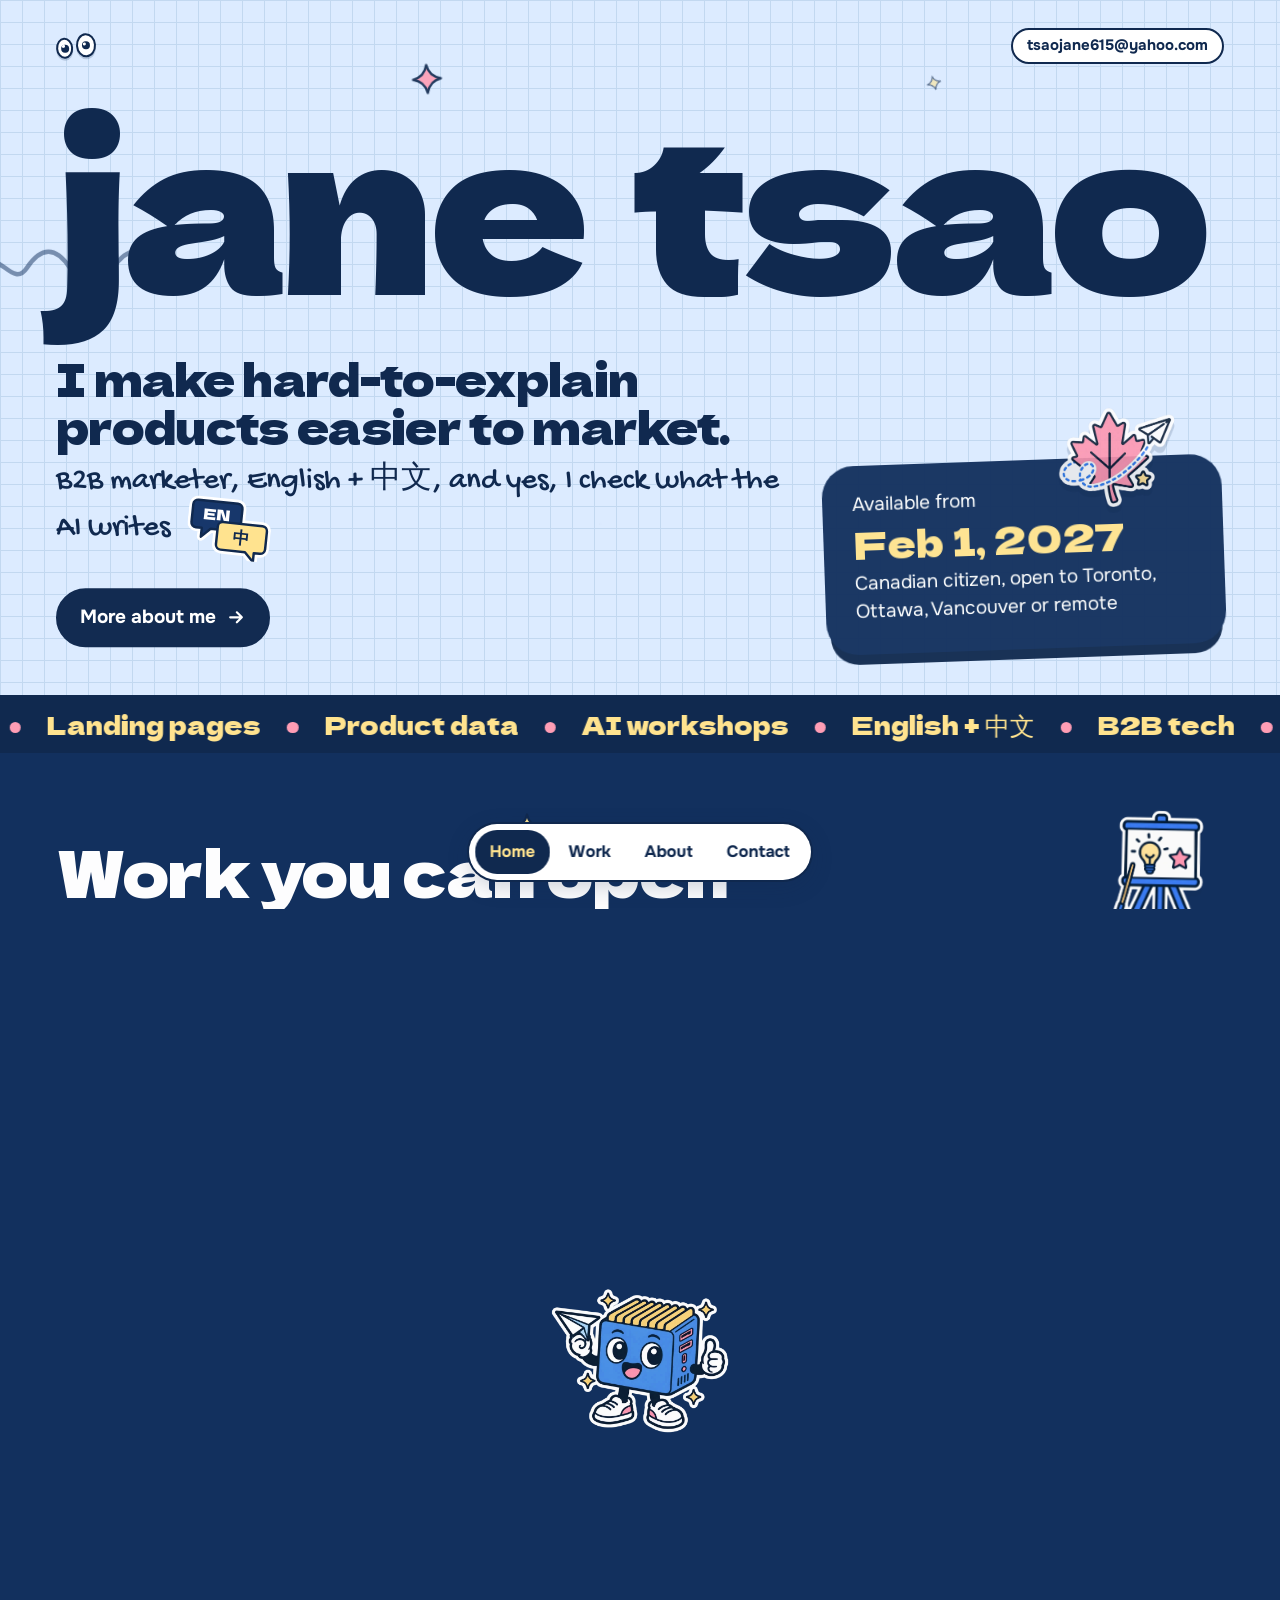
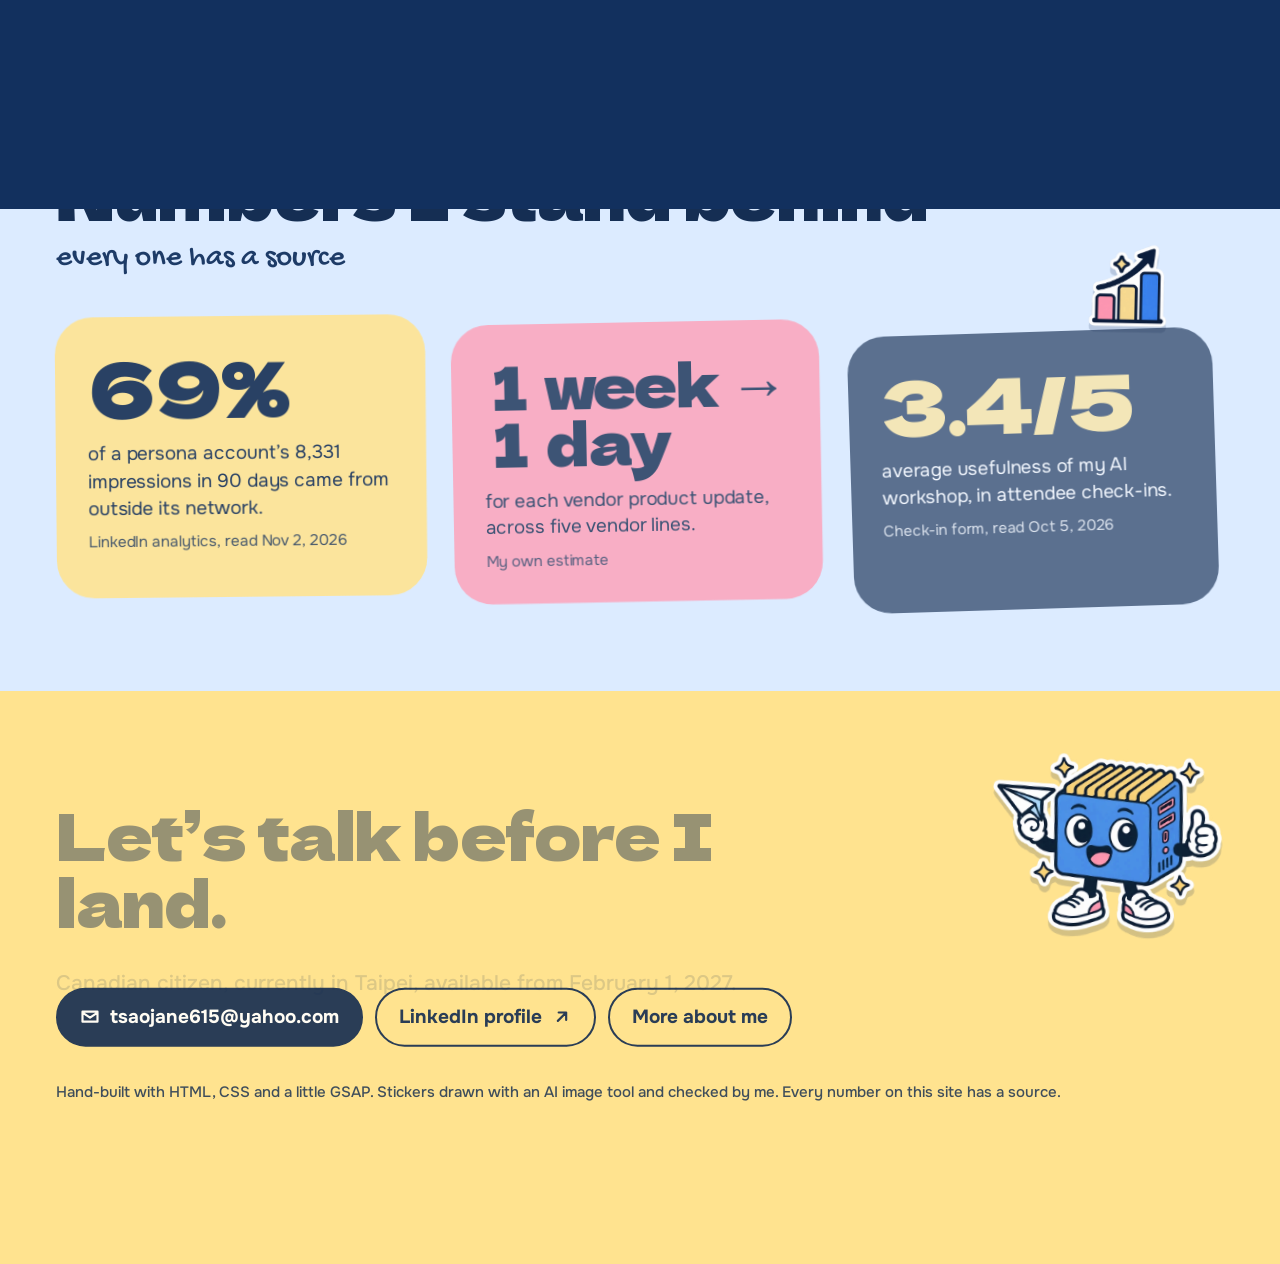
==== simple/index.html @ bc9fbbb1 "Add /simple/: condensed one-scroll version of the home page Co-Authored-By: Claude Fable 5 <noreply@" ====
<!doctype html>
<html lang="en" class="no-js">
<head>
<meta charset="utf-8">
<meta name="viewport" content="width=device-width, initial-scale=1">
<meta name="robots" content="noindex">
<title>Jane Tsao — portfolio</title>
<meta name="description" content="Jane Tsao: bilingual B2B marketer (English and Mandarin) for industrial tech. LinkedIn, landing pages, product data and AI workshops. Moving to Canada, available February 2027.">
<link rel="icon" href="../assets/stickers/mascot.webp" type="image/webp">
<link rel="stylesheet" href="../css/site.css">
<style>
.hero .maple{right:calc(var(--gutter) - 10px);bottom:118px;width:clamp(90px,10vw,150px);z-index:3}
.hero .sp1{left:32%;top:62px;width:34px}.hero .sp2{right:26%;top:70px;width:26px}.hero .sp3{left:46%;bottom:160px;width:22px}
.hero .sq1{left:-20px;top:40%;width:180px;opacity:.5}
.bubble{display:inline-block;width:84px;vertical-align:middle;margin-left:10px;transform:rotate(6deg);transition:transform .3s var(--ease-pop)}
.bubble:hover{transform:rotate(-4deg) scale(1.1)}
.how-head{display:grid;grid-template-columns:minmax(0,1fr) 230px;gap:30px;align-items:end;position:relative;z-index:2}
.how .mega{right:36%;top:58px;width:110px}
.how .mag{position:absolute;right:-18px;top:-30px;width:96px;z-index:2;pointer-events:none}
.how .mag img{filter:drop-shadow(0 6px 0 rgba(23,18,58,.18))}
.work .easel{right:var(--gutter);top:70px;width:120px}
.work .sp4{left:40%;top:60px;width:30px}
.nums-wrap{position:relative}
.nums-wrap .chart{right:calc(var(--gutter) + 46px);left:auto;top:88px;width:104px;z-index:3}
footer .plane{right:var(--gutter);top:40px;width:clamp(140px,18vw,260px)}
.how .st-trace{right:6%;bottom:6px;width:150px;transform:rotate(8deg)}
.nums-wrap .st-read{right:36px;top:-60px;width:128px;transform:rotate(10deg)}
.how-head .kicker{display:inline-block;background:var(--ink);color:var(--lime);font-weight:700;font-size:15px;padding:7px 14px;border-radius:999px;margin:0 0 16px;transform:rotate(-2deg)}
.nums-head{padding:0 var(--gutter);margin:0 0 30px}
.nums-head .sub{margin-bottom:0}
@media (max-width:860px){
  .hero .maple{right:-6px;bottom:auto;top:-16px;width:84px}
  .hero .sp1{left:6%;top:22px}.hero .sp2{right:30%;top:14px}.hero .sp3{display:none}
  .how-head{grid-template-columns:1fr}.how-head .mascot{width:150px;margin:6px 0 0 auto}
  .how .mega{right:8px;top:8px;width:72px}
  .how .mag{width:70px;right:-6px;top:-22px}
  .work .easel{width:80px;top:14px;right:10px}
  .nums-wrap .chart{display:none}
  footer .plane{position:relative;right:auto;top:auto;width:150px;margin:0 0 10px auto}
  footer .sq2{display:none}
  .bubble{width:64px}
}
</style>
<style>
.mini-cards{display:grid;grid-template-columns:1fr 1fr;gap:24px;margin-top:24px;position:relative;z-index:1}
.mcard{display:flex;gap:18px;align-items:center;background:var(--paper);color:var(--ink);border-radius:26px;padding:14px 18px 14px 14px;text-decoration:none;transition:transform .25s var(--ease-pop),box-shadow .25s;box-shadow:0 0 0 0 var(--ink)}
.mcard:hover{transform:rotate(-1deg) translateY(-4px);box-shadow:0 8px 0 0 var(--ink)}
.mcard .mthumb{width:150px;aspect-ratio:16/10;border-radius:16px;object-fit:cover;object-position:top left;flex:none;background:#fff}
.sheetgrid-mini{display:grid;grid-template-rows:1fr 1fr 1fr;place-items:center start;padding:10px 14px;gap:4px}
.sheetgrid-mini img{height:13px;width:auto;max-width:100px}
.mcard .mtxt{flex:1;min-width:0}
.mcard .mtxt b{display:block;font:400 19px/1.15 "Dela",sans-serif;margin-bottom:4px}
.mcard .mtxt small{font-size:14.5px;opacity:.8}
.mcard .go{width:44px;height:44px;flex:none}
@media (max-width:860px){.mini-cards{grid-template-columns:1fr}}
</style>
</head>
<body>
<a class="skip" href="#main">Skip to content</a>

<header class="hero grid" id="top">
  <div class="bar">
    <span class="logo-eyes" aria-hidden="true"><span class="eye"><span class="pupil"></span></span><span class="eye"><span class="pupil"></span></span></span>
    <a class="chip" href="mailto:tsaojane615@yahoo.com">tsaojane615@yahoo.com</a>
  </div>

  <div class="spark sp1 twinkle" aria-hidden="true"><svg viewBox="0 0 40 40"><path d="M20 2c2 10 8 16 18 18-10 2-16 8-18 18-2-10-8-16-18-18 10-2 16-8 18-18z" fill="currentColor" stroke="#10294F" stroke-width="3" stroke-linejoin="round"/></svg></div>
  <div class="spark sp2 lime twinkle d2" aria-hidden="true"><svg viewBox="0 0 40 40"><path d="M20 2c2 10 8 16 18 18-10 2-16 8-18 18-2-10-8-16-18-18 10-2 16-8 18-18z" fill="currentColor" stroke="#10294F" stroke-width="3" stroke-linejoin="round"/></svg></div>
  <div class="spark sp3 violet twinkle d3" aria-hidden="true"><svg viewBox="0 0 40 40"><path d="M20 2c2 10 8 16 18 18-10 2-16 8-18 18-2-10-8-16-18-18 10-2 16-8 18-18z" fill="currentColor" stroke="#10294F" stroke-width="3" stroke-linejoin="round"/></svg></div>
  <div class="squig sq1 hide-sm" aria-hidden="true" data-parallax="0.15"><svg viewBox="0 0 200 40"><path d="M4 20c16-24 32 24 48 0s32-24 48 0 32 24 48 0 32-24 48 0"/></svg></div>

  <div class="name" role="img" aria-label="Jane Tsao">jane tsao</div>

  <div class="under">
    <div>
      <h1>I make hard-to-explain products easier to market.</h1>
      <p class="hand">B2B marketer, English + 中文, and yes, I check what the AI writes
        <svg class="bubble" viewBox="0 0 170 124" aria-hidden="true">
          <g stroke="#fff" stroke-width="16" stroke-linejoin="round" fill="none">
            <path d="M18 10h80a10 10 0 0 1 10 10v36a10 10 0 0 1-10 10H48L30 84V66H18A10 10 0 0 1 8 56V20A10 10 0 0 1 18 10z"/>
            <path d="M72 50h80a10 10 0 0 1 10 10v36a10 10 0 0 1-10 10h-12v18l-18-18H72a10 10 0 0 1-10-10V60a10 10 0 0 1 10-10z"/>
          </g>
          <g stroke="#10294F" stroke-width="5" stroke-linejoin="round">
            <path d="M18 10h80a10 10 0 0 1 10 10v36a10 10 0 0 1-10 10H48L30 84V66H18A10 10 0 0 1 8 56V20A10 10 0 0 1 18 10z" fill="#17376B"/>
            <path d="M72 50h80a10 10 0 0 1 10 10v36a10 10 0 0 1-10 10h-12v18l-18-18H72a10 10 0 0 1-10-10V60a10 10 0 0 1 10-10z" fill="#FFE38F"/>
          </g>
          <text x="58" y="48" text-anchor="middle" font-family="Dela, sans-serif" font-size="30" fill="#fff">EN</text>
          <text x="112" y="90" text-anchor="middle" font-family="'PingFang TC','Noto Sans TC',sans-serif" font-weight="800" font-size="34" fill="#10294F">中</text>
        </svg>
      </p>
      <p style="margin:28px 0 0"><a class="btn" href="../about.html">More about me <svg viewBox="0 0 24 24" aria-hidden="true"><path d="M5 12h14M13 6l6 6-6 6"/></svg></a></p>
    </div>
    <div class="avail-wrap" style="position:relative">
      <div class="avail">
        <p>Available from</p>
        <span>Feb 1, 2027</span>
        <p>Canadian citizen, open to Toronto, Ottawa, Vancouver or remote</p>
      </div>
      <div class="sticker maple hoverable float" data-parallax="0.12"><img src="../assets/stickers/maple.webp" alt="" width="640" height="585"></div>
    </div>
  </div>
</header>

<div class="tick" aria-hidden="true"><div class="track">
  <span>LinkedIn</span><i class="dot"></i><span>Landing pages</span><i class="dot"></i><span>Product data</span><i class="dot"></i><span>AI workshops</span><i class="dot"></i><span>English + 中文</span><i class="dot"></i><span>B2B tech</span><i class="dot"></i>
  <span>LinkedIn</span><i class="dot"></i><span>Landing pages</span><i class="dot"></i><span>Product data</span><i class="dot"></i><span>AI workshops</span><i class="dot"></i><span>English + 中文</span><i class="dot"></i><span>B2B tech</span><i class="dot"></i>
  <span>LinkedIn</span><i class="dot"></i><span>Landing pages</span><i class="dot"></i><span>Product data</span><i class="dot"></i><span>AI workshops</span><i class="dot"></i><span>English + 中文</span><i class="dot"></i><span>B2B tech</span><i class="dot"></i>
  <span>LinkedIn</span><i class="dot"></i><span>Landing pages</span><i class="dot"></i><span>Product data</span><i class="dot"></i><span>AI workshops</span><i class="dot"></i><span>English + 中文</span><i class="dot"></i><span>B2B tech</span><i class="dot"></i>
</div></div>

<main id="main">
<section class="work" id="work">
  <div class="sticker easel hoverable float alt hide-sm" data-parallax="0.25"><img src="../assets/stickers/easel.webp" alt="" width="597" height="640"></div>
  <div class="spark sp4 lime twinkle hide-sm" aria-hidden="true"><svg viewBox="0 0 40 40"><path d="M20 2c2 10 8 16 18 18-10 2-16 8-18 18-2-10-8-16-18-18 10-2 16-8 18-18z" fill="currentColor" stroke="#10294F" stroke-width="3" stroke-linejoin="round"/></svg></div>
  <h2 class="h2" data-reveal="up">Work you can open</h2>
  <p class="sub hand" data-reveal="up">real pages, real posts, real numbers</p>
  <div class="cards">
    <a class="card" href="../work/linkedin.html" data-reveal="tilt">
      <img class="shot" src="../assets/cover-moxa.webp" alt="A LinkedIn cover I made: an industrial edge computer in front of battery storage cabinets at sunset" width="1200" height="675">
      <span class="tag">LinkedIn</span>
      <div class="row"><div><h3>LinkedIn for an industrial-computing brand</h3><p>Application stories for industrial buyers. 7,694 organic impressions on the showcase page this year.</p></div><span class="go"><svg viewBox="0 0 24 24" aria-hidden="true"><path d="M7 17 17 7M8 7h9v9"/></svg></span></div>
    </a>
    <a class="card" href="../work/landing-pages.html" data-reveal="tilt">
      <img class="shot" src="../assets/lp-di1200.webp" alt="The live Cincoze DI-1200 landing page on neteon.net" width="1200" height="750">
      <span class="tag">Webflow</span>
      <div class="row"><div><h3>Nine live landing pages</h3><p>Layout, imagery and icons in Webflow. The copy side is now handing over to me.</p></div><span class="go"><svg viewBox="0 0 24 24" aria-hidden="true"><path d="M7 17 17 7M8 7h9v9"/></svg></span></div>
    </a>
          </div>
  <div class="mini-cards">
    <a class="mcard" href="../work/product-data.html">
      <span class="mthumb sheetgrid-mini" aria-hidden="true"><img src="../assets/logos/moxa.svg" alt=""><img src="../assets/logos/cincoze.svg" alt=""><img src="../assets/logos/asus-iot.png" alt=""></span>
      <span class="mtxt"><b>From a week to a day per vendor update</b><small>An AI-assisted import pipeline for five vendor lines.</small></span>
      <span class="go"><svg viewBox="0 0 24 24" aria-hidden="true"><path d="M7 17 17 7M8 7h9v9"/></svg></span>
    </a>
    <a class="mcard" href="../work/ai-workshop.html">
      <img class="mthumb" src="../assets/deck3.webp" alt="Session 3 deck opening slide">
      <span class="mtxt"><b>A company-wide AI workshop</b><small>Three live sessions I taught · 4.5/5 in check-ins.</small></span>
      <span class="go"><svg viewBox="0 0 24 24" aria-hidden="true"><path d="M7 17 17 7M8 7h9v9"/></svg></span>
    </a>
  </div>
</section>


<div class="nums-wrap" id="results">
  <div class="sticker chart hoverable float alt" data-parallax="0.2"><img src="../assets/stickers/chart.webp" alt="" width="640" height="572"></div>
  <div class="shapetag st-read hide-sm" aria-hidden="true">
    <svg viewBox="0 0 220 220"><path d="M110.0,48.0 A42,42 0 0 1 153.8,66.2 A42,42 0 0 1 172.0,110.0 A42,42 0 0 1 153.8,153.8 A42,42 0 0 1 110.0,172.0 A42,42 0 0 1 66.2,153.8 A42,42 0 0 1 48.0,110.0 A42,42 0 0 1 66.2,66.2 A42,42 0 0 1 110.0,48.0 Z" fill="var(--coral)" stroke="var(--ink)" stroke-width="5" stroke-linejoin="round"/><text x="110" y="105" text-anchor="middle" font-family="Dela, sans-serif" font-size="20" fill="var(--ink)">READ IT<tspan x="110" dy="25">BACK</tspan></text></svg>
  </div>
  <div class="nums-head">
    <h2 class="h2" data-reveal="up">Numbers I stand behind</h2>
    <p class="sub hand" style="color:var(--violet)" data-reveal="up">every one has a source</p>
  </div>
  <section class="nums" aria-label="Results">
    <div class="num n1" data-reveal="tilt"><b><span data-count="92" data-suffix="%">92%</span></b><p>of a persona account’s 8,331 impressions in 90 days came from outside its network.</p><p class="fine">LinkedIn analytics, read Nov 2, 2026</p></div>
    <div class="num n2" data-reveal="tilt"><b>1 week → 1 day</b><p>for each vendor product update, across five vendor lines.</p><p class="fine">My own estimate</p></div>
    <div class="num n3" data-reveal="tilt"><b><span data-count="4.5" data-decimals="1" data-suffix="/5">4.5/5</span></b><p>average usefulness of my AI workshop, in attendee check-ins.</p><p class="fine">Check-in form, read Oct 5, 2026</p></div>
  </section>
</div>
</main>

<footer id="contact">
  <div class="sticker plane hoverable float" data-parallax="0.18"><img src="../assets/stickers/mascot-plane.webp" alt="" width="640" height="616"></div>
  <h2 class="h2" data-reveal="up">Let’s talk before I land.</h2>
  <p data-reveal="up">Canadian citizen, currently in Taipei, available from February 1, 2027.</p>
  <div class="links" data-reveal="up">
    <a class="btn" href="mailto:tsaojane615@yahoo.com"><svg viewBox="0 0 24 24" aria-hidden="true"><path d="M3 6h18v12H3zM3 7l9 6 9-6"/></svg>tsaojane615@yahoo.com</a>
    <a class="btn ghost" href="https://www.linkedin.com/in/jane-t-042913220" rel="noopener">LinkedIn profile <svg viewBox="0 0 24 24" aria-hidden="true"><path d="M7 17 17 7M8 7h9v9"/></svg></a>
    <a class="btn ghost" href="../about.html">More about me</a>
  </div>
  <p class="mini">Hand-built with HTML, CSS and a little GSAP. Stickers drawn with an AI image tool and checked by me. Every number on this site has a source.</p>
</footer>

<nav class="pill" aria-label="Page"><a href="#top">Home</a><a href="#work">Work</a><a href="../about.html">About</a><a href="#contact">Contact</a></nav>

<script src="../vendor/gsap.min.js"></script>
<script src="../vendor/ScrollTrigger.min.js"></script>
<script src="../js/site.js"></script>
</body>
</html>
---- css/site.css ----
/* Jane Tsao portfolio — shared styles. Palette and type from templates/g-playful.html */
@font-face{font-family:"Dela";src:url(../fonts/dela-gothic-one-latin-400-normal.woff2) format("woff2");font-display:swap}
@font-face{font-family:"Gochi";src:url(../fonts/gochi-hand-latin-400-normal.woff2) format("woff2");font-display:swap}
@font-face{font-family:"Onest";src:url(../fonts/onest-latin-wght-normal.woff2) format("woff2");font-weight:100 900;font-display:swap}

:root{
  --paper:#DCEBFF;--gridline:#C2D8F0;--ink:#10294F;--violet:#12305E;--lime:#FFE38F;--coral:#FF9DB5;--white:#fff;
  --violet-deep:#0A1B38;--gutter:56px;--radius:36px;
  --ease-pop:cubic-bezier(.34,1.56,.64,1);
}
*{box-sizing:border-box}
html{-webkit-text-size-adjust:100%;scroll-behavior:smooth;scroll-padding-top:24px}
html.js{scroll-behavior:auto} /* JS handles smooth anchor scrolls; CSS smooth scrolling fights ScrollTrigger pinning */
body{margin:0;background:var(--paper);color:var(--ink);font:400 19px/1.45 "Onest",system-ui,sans-serif;overflow-x:hidden;min-height:100vh}
img{max-width:100%;height:auto}
a{color:inherit}
:focus-visible{outline:3px solid var(--coral);outline-offset:3px;border-radius:6px}
.d{font-family:"Dela",sans-serif;font-weight:400}
.hand{font-family:"Gochi","Onest",system-ui,cursive}
.skip{position:absolute;left:16px;top:-60px;background:var(--ink);color:var(--lime);padding:10px 16px;border-radius:999px;z-index:50;text-decoration:none;font-weight:700}
.skip:focus{top:16px}
.sr{position:absolute;width:1px;height:1px;overflow:hidden;clip:rect(0 0 0 0);white-space:nowrap}
.grid{background-image:linear-gradient(var(--gridline) 1px,transparent 1px),linear-gradient(90deg,var(--gridline) 1px,transparent 1px);background-size:22px 22px}
.wrap{padding-left:var(--gutter);padding-right:var(--gutter)}
.h2{font:400 clamp(38px,5vw,76px)/1.04 "Dela",sans-serif;letter-spacing:-.02em;margin:0 0 8px}
.h3{font:400 clamp(24px,2.4vw,34px)/1.1 "Dela",sans-serif;margin:0 0 10px}
.sub{font-size:clamp(25px,2.4vw,33px);margin:0 0 44px;color:var(--lime)}
p{margin:0 0 1em}

/* ---------- top bar ---------- */
.bar{display:flex;justify-content:space-between;align-items:center;gap:20px;font-weight:600;font-size:17px;flex-wrap:wrap;padding-top:28px;position:relative;z-index:6}
.bar .home{text-decoration:none;font-family:"Dela",sans-serif;font-size:22px;letter-spacing:-.02em;display:inline-flex;align-items:center;gap:10px}
.bar .home img{width:38px;height:auto}
.logo-eyes{display:inline-flex;gap:3px;align-items:flex-end;transform:rotate(-4deg);transition:transform .25s var(--ease-pop)}
.bar .home:hover .logo-eyes{transform:rotate(4deg) scale(1.1)}
.logo-eyes .eye{position:relative;display:block;width:17px;height:21px;background:#fff;border:2.5px solid var(--ink);border-radius:50%;overflow:hidden;box-shadow:0 2px 0 rgba(16,41,79,.18)}
.logo-eyes .eye:nth-child(2){width:20px;height:24px}
.logo-eyes .pupil{position:absolute;left:50%;top:50%;width:8px;height:8px;margin:-4px 0 0 -4px;border-radius:50%;background:var(--ink)}
.logo-eyes .pupil::after{content:"";position:absolute;left:14%;top:12%;width:38%;height:34%;border-radius:50%;background:#fff}
.chip{display:inline-block;background:var(--white);border:2px solid var(--ink);border-radius:999px;padding:5px 14px;font-size:15px;font-weight:700;text-decoration:none;transition:transform .2s var(--ease-pop),background .2s}
.chip:hover{background:var(--lime);transform:rotate(-2deg) scale(1.04)}

/* ---------- hero (index) ---------- */
.hero{position:relative;padding:0 var(--gutter) 48px;overflow:hidden}
.name{font:400 clamp(58px,17.5vw,330px)/.95 "Dela",sans-serif;letter-spacing:-.035em;margin:28px 0 .22em;white-space:nowrap;position:relative;z-index:1}
.name span{display:inline-block;will-change:transform}
.name span.sp{width:.22em}
.under{display:grid;grid-template-columns:minmax(0,1fr) 400px;gap:40px;align-items:end;position:relative;z-index:1}
.under h1{font:400 clamp(30px,3.5vw,52px)/1.08 "Dela",sans-serif;letter-spacing:-.015em;margin:0 0 14px;max-width:17em}
.under .hand{font-size:clamp(25px,2.4vw,33px);line-height:1.1;margin:0}
.avail{background:var(--violet);color:var(--white);border-radius:32px;padding:26px 30px 28px;transform:rotate(-2deg);position:relative;box-shadow:0 14px 0 -4px var(--ink)}
.avail span{display:block;font:400 clamp(30px,3vw,44px)/1.04 "Dela",sans-serif;color:var(--lime);margin:4px 0 8px}
.avail p{margin:0}
.hero-mascot{position:absolute;right:calc(var(--gutter) + 2vw);top:clamp(90px,10vw,150px);width:clamp(120px,13vw,220px);z-index:2}

/* mascot with cursor-following eyes */
.mascot{position:relative;display:block;width:100%}
.mascot img{display:block;width:100%;height:auto}
.mascot .eye{position:absolute;border-radius:50%;background:#fff;overflow:hidden;pointer-events:none}
.mascot .eye.l{left:27.1%;top:38.4%;width:9.6%;height:14.6%}
.mascot .eye.r{left:51.2%;top:42%;width:11.6%;height:14%}
.mascot .pupil{position:absolute;left:50%;top:50%;width:78%;height:66%;margin:-33% 0 0 -39%;border-radius:50%;background:var(--ink)}
.mascot .pupil::after{content:"";position:absolute;left:18%;top:14%;width:34%;height:30%;border-radius:50%;background:#fff}
html.no-js .mascot .eye{display:none}

/* ---------- stickers ---------- */
.sticker{position:absolute;pointer-events:none;z-index:2;user-select:none;-webkit-user-drag:none}
.sticker img{display:block;width:100%;height:auto;filter:drop-shadow(0 6px 0 rgba(16,41,79,.18))}
.sticker.hoverable{pointer-events:auto;cursor:default}
.sticker.hoverable img{transition:transform .25s var(--ease-pop)}
.sticker.hoverable:hover img{transform:rotate(-8deg) scale(1.08)}
.float{animation:floaty 5s ease-in-out infinite}
.float.alt{animation-duration:6.5s;animation-delay:-2s}
@keyframes floaty{0%,100%{transform:translateY(0) rotate(-3deg)}50%{transform:translateY(-12px) rotate(3deg)}}
.spark{position:absolute;pointer-events:none;z-index:2;color:var(--coral)}
.spark svg{display:block;width:100%;height:auto;overflow:visible}
.spark.lime{color:var(--lime)}.spark.violet{color:var(--violet)}.spark.ink{color:var(--ink)}
.twinkle{animation:twinkle 2.6s ease-in-out infinite;transform-origin:center}
.twinkle.d2{animation-delay:-.9s}.twinkle.d3{animation-delay:-1.7s}
@keyframes twinkle{0%,100%{transform:scale(.7) rotate(0);opacity:.55}50%{transform:scale(1.15) rotate(25deg);opacity:1}}
.squig{position:absolute;pointer-events:none;z-index:0;color:var(--violet)}
.squig svg{width:100%;height:auto;overflow:visible}
.squig path{fill:none;stroke:currentColor;stroke-width:5;stroke-linecap:round}

/* ---------- marquee ---------- */
.tick{background:var(--ink);color:var(--lime);overflow:hidden;padding:14px 0;font:400 25px/1.2 "Dela",sans-serif;white-space:nowrap;position:relative;z-index:1}
.tick .track{display:inline-block;animation:slide 26s linear infinite;will-change:transform}
html.js .tick .track{animation:none}
.tick span{margin:0 26px;display:inline-block}
.tick .dot{display:inline-block;width:.45em;height:.45em;border-radius:50%;background:var(--coral);margin:0 0 .08em;vertical-align:middle}
@keyframes slide{to{transform:translateX(-50%)}}
.tick.coral{background:var(--coral);color:var(--ink)}
.tick.coral .dot{background:var(--ink)}

/* ---------- work cards ---------- */
.work{background:var(--violet);color:var(--white);padding:84px var(--gutter) 96px;position:relative;overflow:hidden}
.cards{display:grid;grid-template-columns:repeat(2,minmax(0,1fr));gap:24px;position:relative;z-index:1}
.card{display:block;background:var(--paper);color:var(--ink);border-radius:var(--radius);padding:12px 12px 22px;text-decoration:none;position:relative;transform-style:preserve-3d;transition:transform .25s var(--ease-pop),box-shadow .25s;box-shadow:0 0 0 0 var(--ink)}
.card:hover,.card:focus-visible{transform:rotate(-1deg) translateY(-6px);box-shadow:0 12px 0 0 var(--ink)}
.card:active{transform:scale(.98)}
.card .shot{display:block;width:100%;aspect-ratio:16/9;object-fit:cover;object-position:top left;border-radius:26px;background:#fff}
.card .art{aspect-ratio:16/9;border-radius:26px;display:grid;place-items:center;overflow:hidden;position:relative}
.card .art img{width:52%;height:auto;transition:transform .35s var(--ease-pop)}
.card:hover .art img{transform:rotate(-6deg) scale(1.1)}
.logowall.onpage{padding:18px 0 0;justify-content:flex-start}
.logowall{display:flex;flex-wrap:wrap;gap:12px 10px;justify-content:center;align-content:center;padding:24px;width:100%}
.logowall span{background:#fff;border:2.5px solid var(--ink);border-radius:999px;padding:11px 20px;display:grid;place-items:center;box-shadow:0 4px 0 rgba(16,41,79,.15);transform:rotate(-2deg)}
.logowall span:nth-child(2n){transform:rotate(2deg)}
.card .art .logowall img,.logowall img{width:auto;height:24px;max-width:150px;object-fit:contain}
.card .art .logowall{padding:54px 24px 22px}
.card:hover .art .logowall img{transform:none}
.card:hover .logowall span{transform:rotate(0)}
.card .art.sheetgrid{background:var(--gridline);display:grid;grid-template-columns:repeat(6,1fr);grid-auto-rows:1fr;gap:2px;padding:0;place-items:stretch}
.sheetgrid span{background:#fff;display:grid;place-items:center;padding:12px 16px;min-height:0}
.sheetgrid span:nth-child(-n+3){grid-column:span 2;padding-top:46px}
.sheetgrid span:nth-child(n+4){grid-column:span 3}
.card .art.sheetgrid img{width:auto;height:26px;max-width:70%;object-fit:contain}
.card:hover .art.sheetgrid img{transform:none}
.row{display:flex;justify-content:space-between;align-items:flex-start;gap:16px;padding:18px 12px 0}
.row h3{font:400 clamp(23px,2.1vw,31px)/1.1 "Dela",sans-serif;margin:0 0 6px}
.row p{margin:0}
.go{flex:none;width:56px;height:56px;border-radius:50%;background:var(--violet);display:grid;place-items:center;transition:transform .3s var(--ease-pop),background .2s}
.go svg{width:24px;height:24px;fill:none;stroke:#fff;stroke-width:2.6;stroke-linecap:round;stroke-linejoin:round;transition:transform .3s var(--ease-pop)}
.card:hover .go,.card:focus-visible .go{background:var(--coral);transform:rotate(-10deg) scale(1.1)}
.card:hover .go svg{transform:translate(2px,-2px)}
.tag{position:absolute;top:24px;left:24px;background:var(--lime);color:var(--ink);font:700 14px/1 "Onest",sans-serif;padding:8px 12px;border-radius:999px;transform:rotate(-4deg);box-shadow:0 3px 0 var(--ink)}

/* ---------- how (steps) ---------- */
.how{padding:96px var(--gutter) 110px;overflow:hidden;position:relative}
.steps{list-style:none;margin:44px 0 0;padding:0;display:grid;grid-template-columns:repeat(4,1fr);gap:0;counter-reset:s;position:relative;z-index:1}
.steps li{counter-increment:s;border-radius:34px;padding:26px 24px 34px;min-height:262px;margin-right:-8px;position:relative;box-shadow:0 10px 0 -2px rgba(16,41,79,.9);transition:transform .25s var(--ease-pop)}
.steps li::before{content:counter(s);display:block;font:400 54px/1 "Dela",sans-serif;margin-bottom:26px}
.steps b{display:block;font:400 25px/1.1 "Dela",sans-serif;margin-bottom:8px}
.s1{background:var(--coral);transform:rotate(-3deg)}
.s2{background:var(--white);transform:rotate(2deg) translateY(16px)}
.s3{background:var(--lime);transform:rotate(-2deg);z-index:1}
.s4{background:var(--violet);color:var(--white);transform:rotate(3deg) translateY(14px);padding-left:42px}
.note{font-size:clamp(25px,2.2vw,31px);margin:58px 0 0;max-width:30em}
.steps .eg{display:block;font-style:normal;font-size:14.5px;opacity:.72;margin-top:10px}
.shapetag{position:absolute;z-index:3;pointer-events:none}
.shapetag svg{display:block;width:100%;height:auto;filter:drop-shadow(0 5px 0 rgba(16,41,79,.15))}
.toolhead{font-family:"Gochi","Onest",cursive;font-size:23px;color:var(--violet);margin:36px 0 0}
.toolbox .tools{margin-top:12px}
.toolbox{position:relative;z-index:1}

/* ---------- numbers ---------- */
.nums{display:grid;grid-template-columns:repeat(3,1fr);gap:24px;padding:0 var(--gutter) 100px}
.num{border-radius:38px;padding:32px;position:relative;overflow:hidden;transition:transform .25s var(--ease-pop)}
.num:hover{transform:rotate(-1.5deg) scale(1.02)}
.num b{display:block;font:400 clamp(48px,6.1vw,96px)/.96 "Dela",sans-serif;letter-spacing:-.03em;margin-bottom:18px;font-variant-numeric:tabular-nums}
.num p{margin:0}
.fine{font-size:15.5px;margin-top:8px!important;opacity:.85}
.n1{background:var(--lime)}.n2{background:var(--coral)}.n3{background:var(--ink);color:var(--white)}.n3 b{color:var(--lime)}
.n2 b{font-size:clamp(40px,4.7vw,72px)}

/* ---------- footer ---------- */
footer{background:var(--lime);padding:84px var(--gutter) 150px;position:relative;overflow:hidden}
footer .h2{max-width:13em;margin-bottom:22px}
footer p{margin:0 0 10px;font-size:21px;font-weight:500}
footer .links{display:flex;flex-wrap:wrap;gap:12px;margin-top:22px}
.btn{display:inline-flex;align-items:center;gap:10px;background:var(--ink);color:var(--white);text-decoration:none;font-weight:700;padding:14px 22px;border-radius:999px;border:2px solid var(--ink);transition:transform .2s var(--ease-pop),background .2s,color .2s}
.btn:hover,.btn:focus-visible{background:var(--violet);border-color:var(--violet);transform:rotate(-2deg) scale(1.04)}
.btn:active{transform:scale(.97)}
.btn.ghost{background:transparent;color:var(--ink)}
.btn.ghost:hover{background:var(--white);color:var(--ink);border-color:var(--ink)}
.btn.lime{background:var(--lime);color:var(--ink)}
.btn.lime:hover{background:var(--coral);border-color:var(--ink);color:var(--ink)}
.btn svg{width:20px;height:20px;fill:none;stroke:currentColor;stroke-width:2.6;stroke-linecap:round;stroke-linejoin:round}
footer .mini{font-size:15px;opacity:.8;margin-top:40px}

/* ---------- pill nav ---------- */
.pill{position:fixed;left:50%;bottom:20px;transform:translateX(-50%);display:flex;gap:4px;background:var(--white);border-radius:999px;padding:6px;box-shadow:0 6px 22px rgba(16,41,79,.22),0 0 0 2px var(--ink);z-index:40;font-weight:700;font-size:16.5px;max-width:calc(100vw - 24px)}
.pill a{text-decoration:none;padding:10px 15px;border-radius:999px;white-space:nowrap;position:relative;transition:background .2s,transform .2s var(--ease-pop);will-change:transform}
.pill a:hover,.pill a:focus-visible{background:var(--lime)}
.pill a:active{transform:scale(.94)}
.pill a[aria-current="page"],.pill a.on{background:var(--ink);color:var(--lime)}

/* ---------- page transition overlay + cursor ---------- */
.wipe{position:fixed;inset:0;z-index:100;pointer-events:none;display:none}
html.js .wipe{display:block}
.wipe i{position:absolute;left:0;right:0;top:0;bottom:0;transform:translateY(101%);display:block}
.wipe .w1{background:var(--coral)}.wipe .w2{background:var(--lime)}.wipe .w3{background:var(--violet)}
.wipe .w3::after{content:"";position:absolute;left:50%;top:50%;width:min(28vw,180px);aspect-ratio:1;transform:translate(-50%,-50%);background:url(../assets/stickers/mascot-plane.webp) center/contain no-repeat}
.cur{position:fixed;left:0;top:0;width:18px;height:18px;border-radius:50%;background:var(--lime);border:2px solid var(--ink);z-index:99;pointer-events:none;transform:translate(-50%,-50%);opacity:0;transition:width .2s,height .2s,opacity .3s,background .2s;mix-blend-mode:normal}
.cur.on{opacity:1}
.cur.big{width:44px;height:44px;background:rgba(255,227,143,.55)}
.cur.press{width:12px;height:12px}

/* ---------- subpage header ---------- */
.sub-hero{position:relative;padding:0 var(--gutter) 56px;overflow:hidden}
.sub-hero .kicker{display:inline-block;background:var(--ink);color:var(--lime);font-weight:700;font-size:15px;padding:7px 14px;border-radius:999px;margin:48px 0 18px;transform:rotate(-2deg)}
.sub-hero h1{font:400 clamp(40px,6.4vw,96px)/1 "Dela",sans-serif;letter-spacing:-.03em;margin:0 0 18px;max-width:11em;position:relative;z-index:1}
.sub-hero h1 .hl{background:linear-gradient(transparent 55%,var(--lime) 55%);padding:0 .08em}
.sub-hero .lede{font-size:clamp(20px,1.7vw,24px);max-width:34em;margin:0 0 26px;position:relative;z-index:1}
.sub-hero .hand{font-size:clamp(24px,2.2vw,30px);color:var(--violet);margin:0 0 30px;position:relative;z-index:1}
.sub-hero .side{position:absolute;right:var(--gutter);top:40px;width:clamp(110px,16vw,240px)}
.facts{display:flex;flex-wrap:wrap;gap:10px;margin:0 0 8px;padding:0;list-style:none;position:relative;z-index:1}
.facts li{background:var(--white);border:2px solid var(--ink);border-radius:999px;padding:8px 16px;font-weight:700;font-size:16px;box-shadow:0 3px 0 var(--ink)}
.facts li em{font-style:normal;color:var(--violet)}

/* ---------- case body ---------- */
.band{padding:72px var(--gutter);position:relative;overflow:hidden}
.band.violet{background:var(--violet);color:var(--white)}
.band.ink{background:var(--ink);color:var(--white)}
.band.lime{background:var(--lime)}
.band.coral{background:var(--coral)}
.band.white{background:var(--white)}
.band .h2{margin-bottom:22px}
.band.violet .hand,.band.ink .hand{color:var(--lime)}
.prose{max-width:38em;font-size:clamp(18px,1.4vw,21px)}
.prose li{margin-bottom:.5em}
.two{display:grid;grid-template-columns:1fr 1fr;gap:28px;align-items:start}
.panel{border-radius:30px;padding:28px 30px 30px;background:var(--white);color:var(--ink);box-shadow:0 10px 0 -2px var(--ink);transition:transform .25s var(--ease-pop)}
.panel:hover{transform:rotate(-1deg)}
.panel.lime{background:var(--lime)}.panel.coral{background:var(--coral)}.panel.paper{background:var(--paper)}.panel.violet{background:var(--violet);color:var(--white)}
.panel h3{font:400 24px/1.1 "Dela",sans-serif;margin:0 0 14px}
.panel ul{margin:0;padding-left:1.1em}
.panel li{margin-bottom:.45em}
.gallery{display:grid;grid-template-columns:repeat(3,1fr);gap:20px;margin-top:28px}
.gallery.two-up{grid-template-columns:repeat(2,1fr)}
.shotcard{display:block;background:var(--paper);color:var(--ink);border-radius:28px;padding:10px 10px 16px;text-decoration:none;transition:transform .25s var(--ease-pop),box-shadow .25s}
.shotcard:hover,.shotcard:focus-visible{transform:rotate(-1.2deg) translateY(-5px);box-shadow:0 10px 0 0 var(--ink)}
.shotcard img{display:block;width:100%;aspect-ratio:16/10;object-fit:cover;object-position:top;border-radius:20px;background:#fff}
.shotcard .cap{display:flex;justify-content:space-between;align-items:center;gap:10px;padding:12px 8px 0;font-weight:700;font-size:16px}
.shotcard .cap small{display:block;font-weight:500;opacity:.75;font-size:14px}
.shotcard .go{width:40px;height:40px}
.shotcard .go svg{width:18px;height:18px}
.flow{display:grid;grid-template-columns:repeat(6,1fr);gap:12px;margin-top:30px;counter-reset:f}
.flow li{list-style:none;counter-increment:f;background:var(--white);color:var(--ink);border-radius:24px;padding:18px 18px 20px;position:relative;box-shadow:0 8px 0 -2px var(--ink);font-size:16px;line-height:1.35}
.flow li::before{content:counter(f);display:inline-grid;place-items:center;width:34px;height:34px;border-radius:50%;background:var(--coral);color:var(--ink);font:400 17px/1 "Dela",sans-serif;margin-bottom:12px}
.flow li b{display:block;font-family:"Dela",sans-serif;font-weight:400;font-size:18px;margin-bottom:6px}
.flow li.me{background:var(--lime)}
.flow li.ai{background:var(--white)}
.legend{display:flex;gap:18px;flex-wrap:wrap;margin-top:18px;font-size:15px;font-weight:600}
.legend i{display:inline-block;width:14px;height:14px;border-radius:4px;vertical-align:-1px;margin-right:6px;border:2px solid var(--ink)}
.bignum{font:400 clamp(60px,9vw,150px)/.9 "Dela",sans-serif;letter-spacing:-.03em;margin:0 0 10px;font-variant-numeric:tabular-nums}
.stats{display:grid;grid-template-columns:repeat(3,1fr);gap:20px;margin-top:30px}
.stat{border-radius:30px;padding:26px 26px 24px;background:var(--white);color:var(--ink);box-shadow:0 8px 0 -2px var(--ink)}
.stat b{display:block;font:400 clamp(40px,4.4vw,64px)/1 "Dela",sans-serif;letter-spacing:-.02em;margin-bottom:10px;font-variant-numeric:tabular-nums}
.stat.lime{background:var(--lime)}.stat.coral{background:var(--coral)}.stat.paper{background:var(--paper)}
.stat .fine{opacity:.75}
.next{display:flex;justify-content:space-between;align-items:center;gap:20px;flex-wrap:wrap;padding:48px var(--gutter);border-top:3px dashed var(--gridline)}
.next a.big{font:400 clamp(26px,3vw,44px)/1.05 "Dela",sans-serif;text-decoration:none;display:inline-flex;align-items:center;gap:14px}
.next a.big .go{width:52px;height:52px}
.list{list-style:none;margin:28px 0 0;padding:0;display:grid;gap:10px}
.list li{display:grid;grid-template-columns:110px 1fr auto;gap:16px;align-items:center;background:var(--white);border-radius:18px;padding:14px 18px;box-shadow:0 4px 0 -1px var(--ink);font-size:17px}
.list li .date{font-weight:700;color:var(--violet);font-variant-numeric:tabular-nums}
.list li a{font-weight:700}
.list li .role{font-size:14px;background:var(--lime);padding:4px 10px;border-radius:999px;white-space:nowrap;font-weight:700}

/* ---------- about ---------- */
.tl{list-style:none;margin:36px 0 0;padding:0 0 0 34px;position:relative}
.tl::before{content:"";position:absolute;left:10px;top:12px;bottom:12px;width:4px;border-radius:4px;background:repeating-linear-gradient(var(--violet) 0 12px,transparent 12px 20px)}
.tl > li{position:relative;margin-bottom:22px;background:var(--white);border-radius:26px;padding:22px 26px 24px;box-shadow:0 8px 0 -2px var(--ink);transition:transform .25s var(--ease-pop)}
.tl > li:hover{transform:rotate(-.8deg) translateX(4px)}
.tl > li::before{content:"";position:absolute;left:-34px;top:26px;width:20px;height:20px;border-radius:50%;background:var(--coral);border:4px solid var(--ink);box-sizing:border-box}
.tl > li:nth-child(2n)::before{background:var(--lime)}
.tl > li:nth-child(3n)::before{background:var(--violet)}
.tl .when{font-weight:700;color:var(--violet);font-size:15px;letter-spacing:.02em;text-transform:uppercase}
.tl h3{font:400 24px/1.1 "Dela",sans-serif;margin:6px 0 4px}
.tl .org{font-weight:600;margin:0 0 10px}
.tl p,.tl ul{margin:0;font-size:17px}
.tl ul{padding-left:1.1em}
.tl > li.now{background:var(--lime)}
.tools{display:flex;flex-wrap:wrap;gap:10px;margin-top:22px;padding:0;list-style:none}
.tools li{background:var(--white);border:2px solid var(--ink);border-radius:999px;padding:9px 16px;font-weight:700;font-size:16px;box-shadow:0 3px 0 var(--ink);transition:transform .2s var(--ease-pop),background .2s;cursor:default}
.tools li:hover{transform:rotate(-3deg) translateY(-3px);background:var(--lime)}
.tools li.hi{background:var(--violet);color:var(--white)}
.tools li.hi:hover{background:var(--violet)}
.canada{display:grid;grid-template-columns:1.2fr .8fr;gap:30px;align-items:center}

/* ---------- 404 ---------- */
.lost{min-height:100vh;display:grid;place-items:center;text-align:center;padding:40px var(--gutter) 140px}
.lost img{width:min(60vw,320px);height:auto}
.lost h1{font:400 clamp(44px,8vw,120px)/1 "Dela",sans-serif;margin:10px 0}

/* ---------- motion helpers ---------- */
/* Hidden states are only ever applied by JS (gsap.set), never by CSS, so content stays visible if JS fails. */
html.js .reveal-wait{visibility:visible}

/* ---------- responsive ---------- */
@media (max-width:1100px){
  .gallery{grid-template-columns:repeat(2,1fr)}
  .flow{grid-template-columns:repeat(3,1fr)}
}
@media (max-width:860px){
  :root{--gutter:16px}
  body{font-size:18px}
  .bar{padding-top:18px;font-size:15px}
  .name{margin:22px 0 .26em}
  .under{grid-template-columns:1fr;gap:26px}.avail{padding:22px 24px}
  .hero-mascot{position:relative;right:auto;top:auto;width:150px;margin:-10px 0 10px auto}
  .tick{font-size:19px}
  .work{padding-top:56px;padding-bottom:64px}.cards{grid-template-columns:1fr;gap:16px}.logowall{gap:8px;padding:16px}.card .art .logowall{padding:48px 14px 16px}.logowall span{padding:8px 13px}.card .art .logowall img,.logowall img{height:18px;max-width:110px}.card{border-radius:30px}.card .shot,.card .art{border-radius:20px}
  .how{padding-top:60px;padding-bottom:64px}
  .steps{grid-template-columns:1fr;gap:14px}.steps li{margin:0;min-height:0;padding:20px 22px 24px}.steps li::before{font-size:38px;margin-bottom:12px}
  .s1{transform:rotate(-1deg)}.s2{transform:rotate(1deg)}.s3{transform:rotate(-1deg)}.s4{transform:rotate(1deg)}
  .note{margin-top:30px}
  .nums{padding:0 16px 64px;grid-template-columns:1fr;gap:14px}
  footer{padding-top:56px;padding-bottom:130px}
  .pill{font-size:14.5px;bottom:12px;padding:5px}.pill a{padding:9px 10px}
  .sub-hero .side{position:relative;right:auto;top:auto;width:130px;margin:20px 0 0 auto}
  .sub-hero .kicker{margin-top:26px}
  .two,.canada{grid-template-columns:1fr}
  .gallery,.gallery.two-up{grid-template-columns:1fr}
  .flow{grid-template-columns:1fr 1fr}
  .stats{grid-template-columns:1fr}
  .list li{grid-template-columns:1fr;gap:6px}
  .band{padding:52px 16px}
  .next{padding:36px 16px}
  .sticker.hide-sm,.spark.hide-sm,.squig.hide-sm{display:none}
}
@media (max-width:420px){.flow{grid-template-columns:1fr}}

@media (hover:none){.cur{display:none}}
@media (prefers-reduced-motion:reduce){
  html{scroll-behavior:auto}
  .tick .track{animation:none}
  .float,.twinkle{animation:none}
  .card,.go,.go svg,.btn,.chip,.panel,.num,.tl li,.tools li,.steps li,.shotcard,.pill a,.sticker.hoverable img{transition:none}
  .wipe,.cur{display:none!important}
}
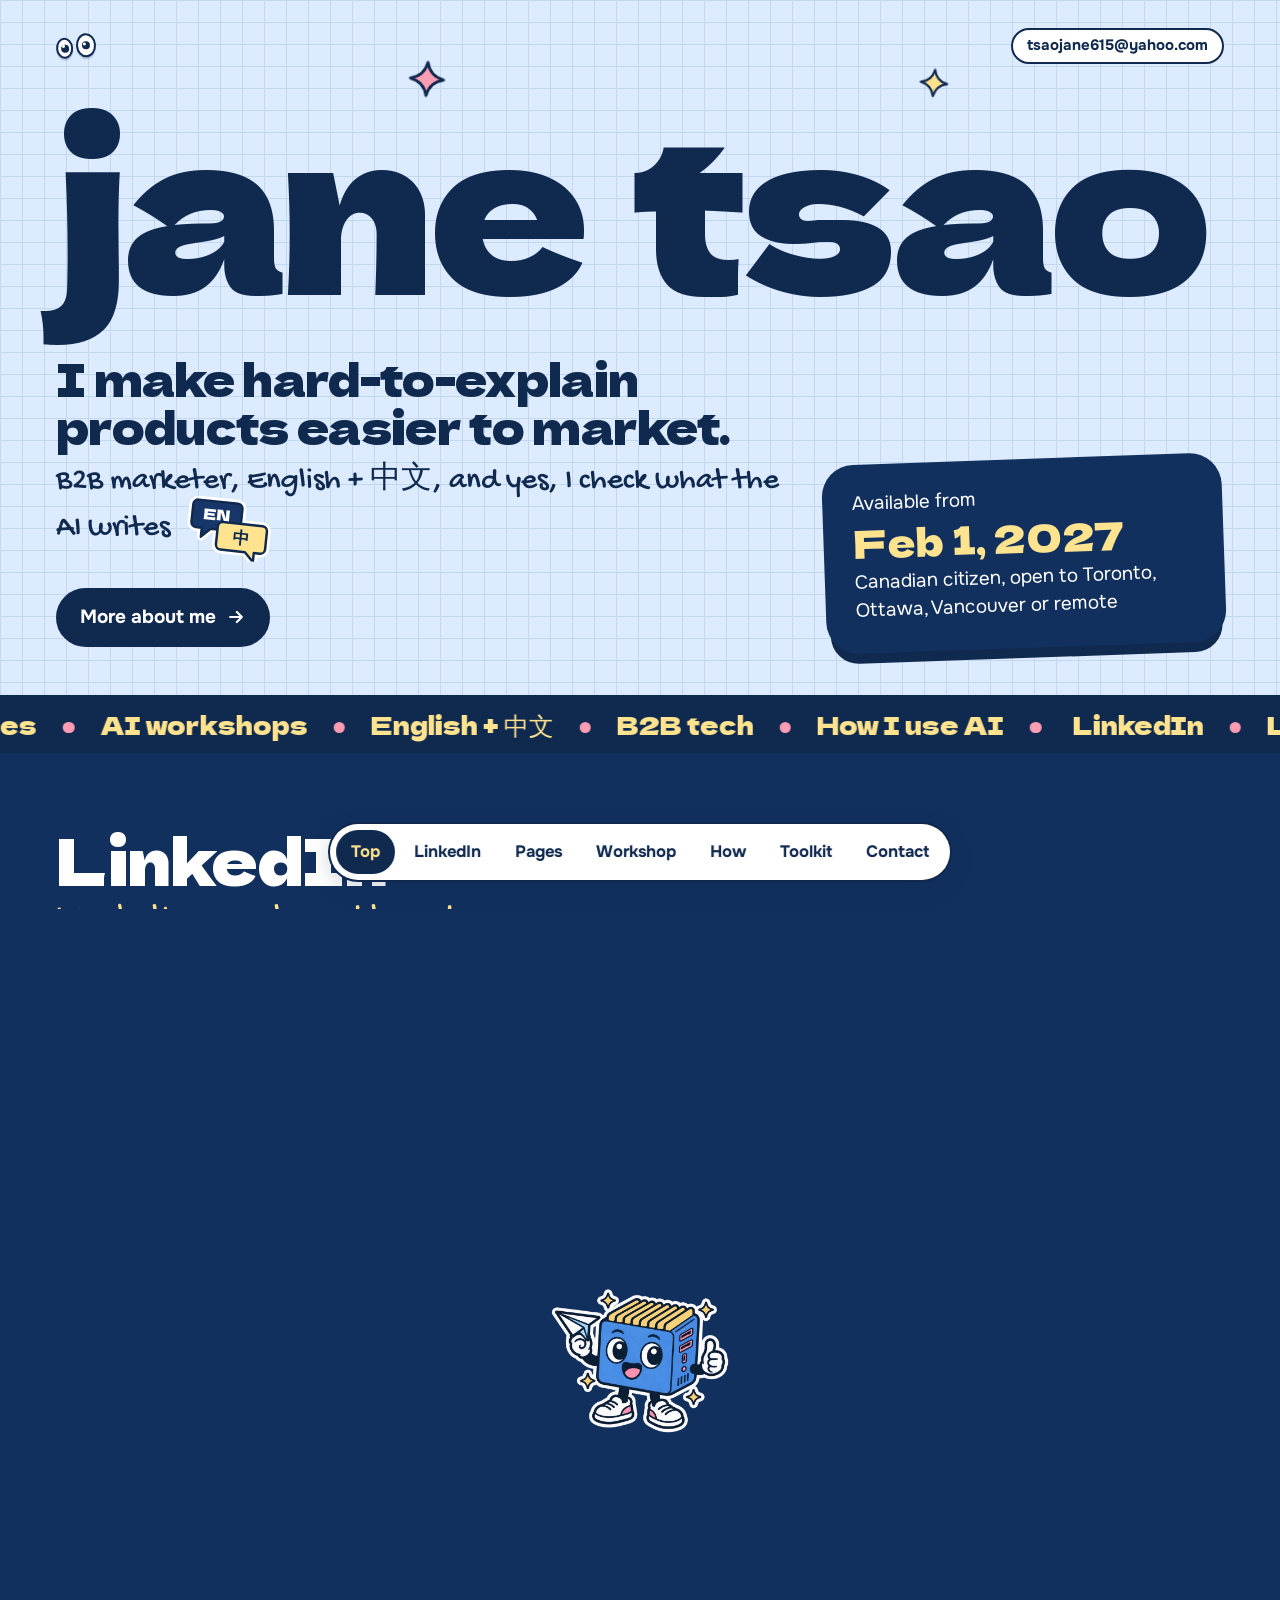
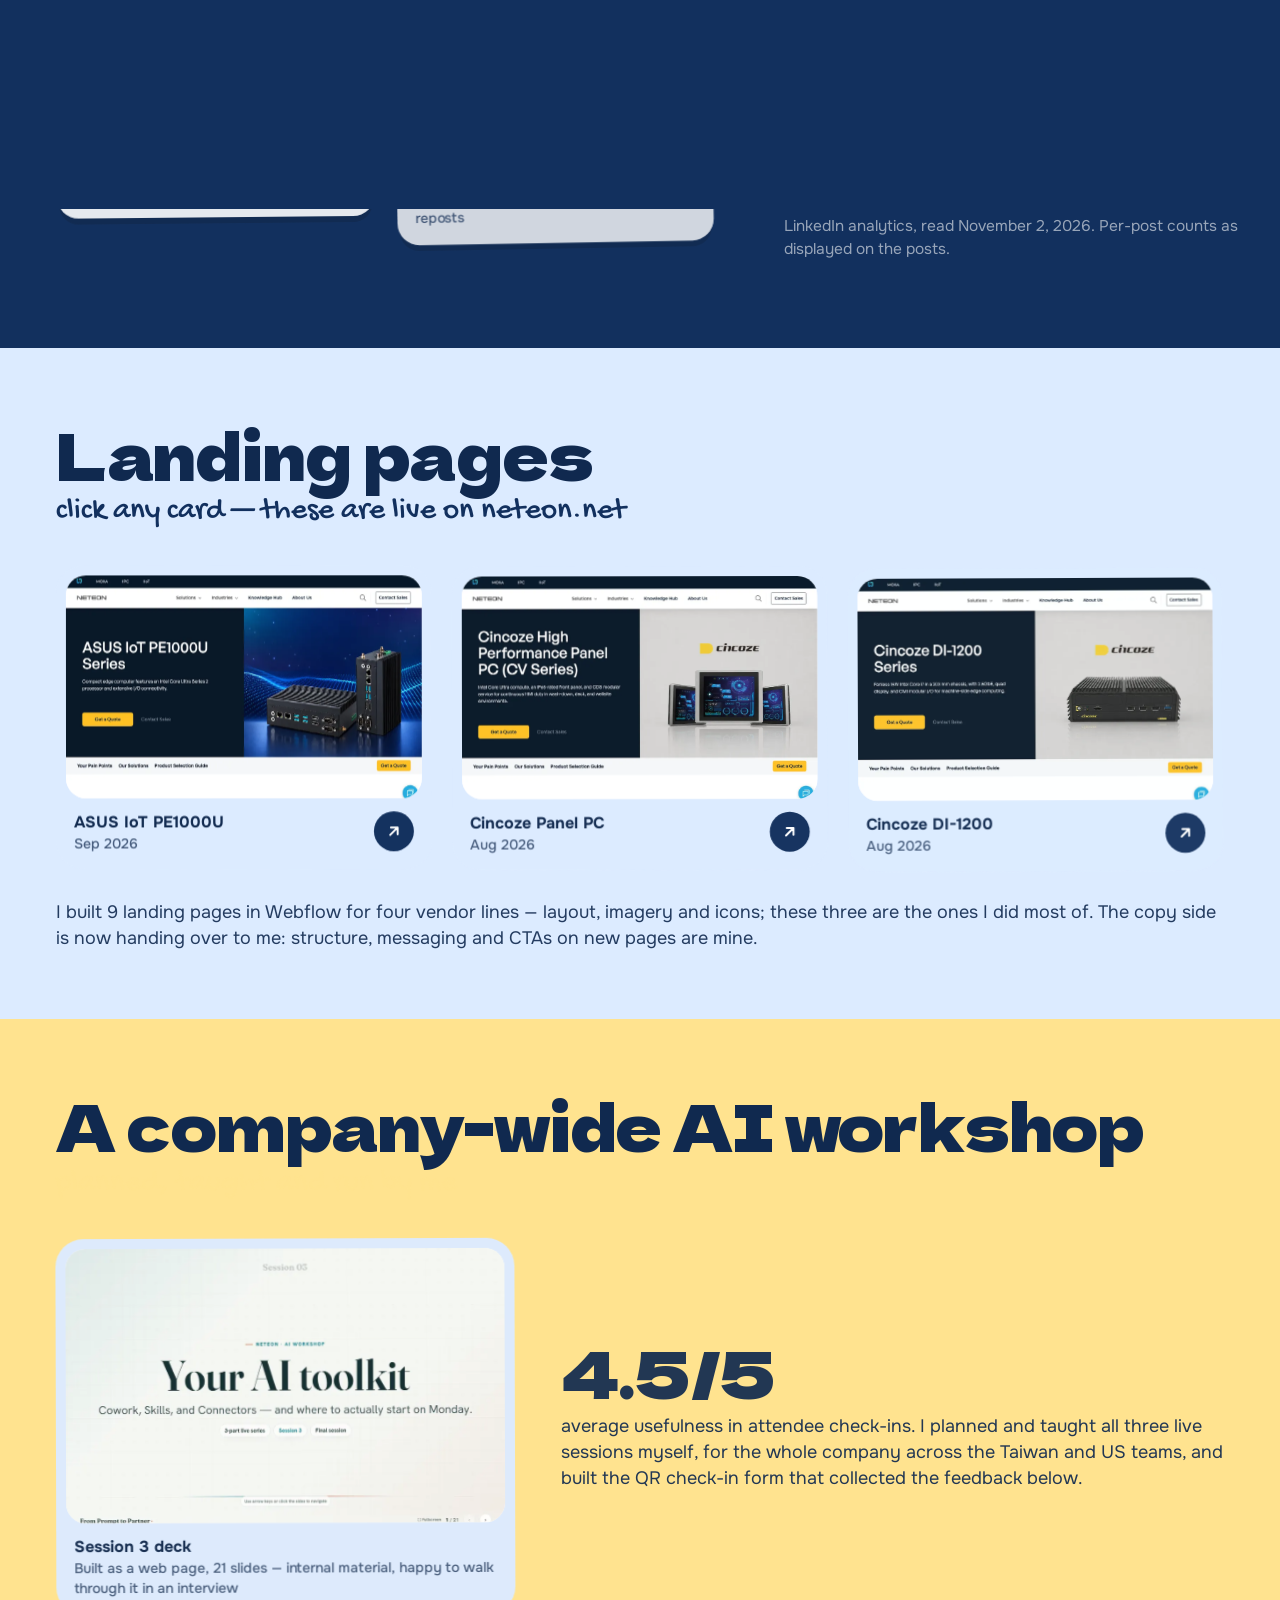
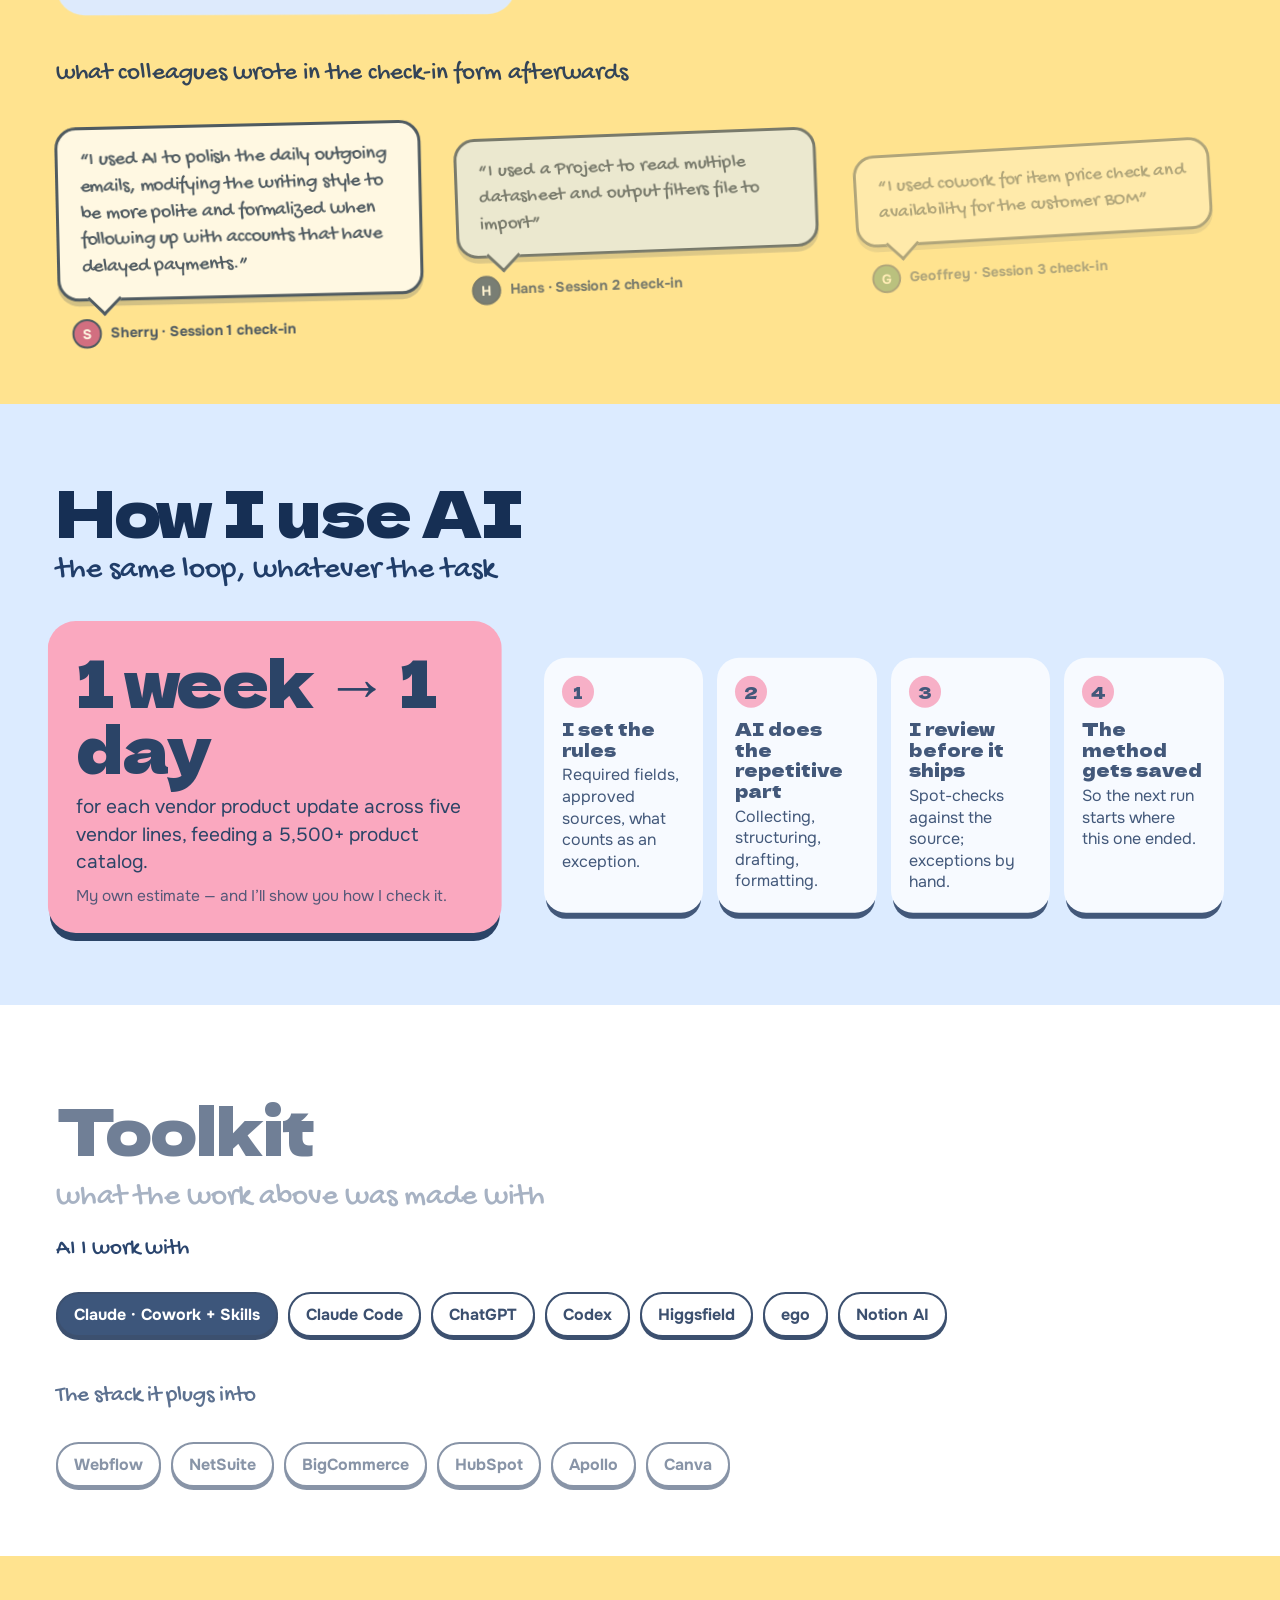
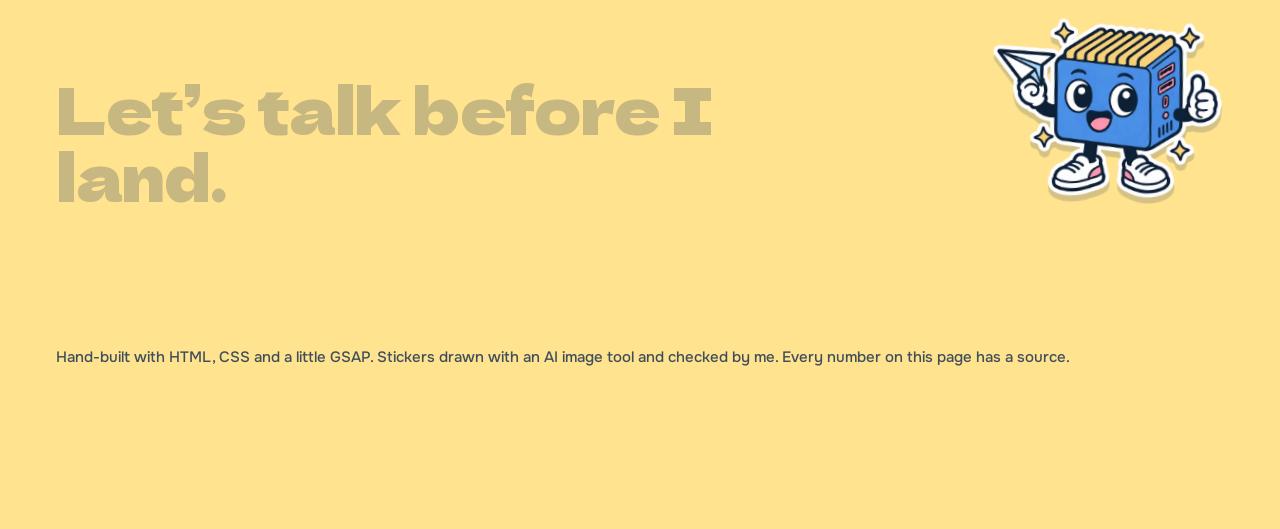
==== commit a5548aa7: "One-page /simple/ rebuild, ownership wording site-wide, check-in quotes on workshop page, Nine→9 Co-" ====
--- a/simple/index.html
+++ b/simple/index.html
@@ -5,54 +5,49 @@
 <meta name="viewport" content="width=device-width, initial-scale=1">
 <meta name="robots" content="noindex">
 <title>Jane Tsao — portfolio</title>
-<meta name="description" content="Jane Tsao: bilingual B2B marketer (English and Mandarin) for industrial tech. LinkedIn, landing pages, product data and AI workshops. Moving to Canada, available February 2027.">
+<meta name="description" content="Jane Tsao's one-page portfolio: LinkedIn work, live landing pages, a company-wide AI workshop, and how she uses AI. Available in Canada from February 2027.">
 <link rel="icon" href="../assets/stickers/mascot.webp" type="image/webp">
 <link rel="stylesheet" href="../css/site.css">
 <style>
 .hero .maple{right:calc(var(--gutter) - 10px);bottom:118px;width:clamp(90px,10vw,150px);z-index:3}
-.hero .sp1{left:32%;top:62px;width:34px}.hero .sp2{right:26%;top:70px;width:26px}.hero .sp3{left:46%;bottom:160px;width:22px}
-.hero .sq1{left:-20px;top:40%;width:180px;opacity:.5}
-.bubble{display:inline-block;width:84px;vertical-align:middle;margin-left:10px;transform:rotate(6deg);transition:transform .3s var(--ease-pop)}
-.bubble:hover{transform:rotate(-4deg) scale(1.1)}
-.how-head{display:grid;grid-template-columns:minmax(0,1fr) 230px;gap:30px;align-items:end;position:relative;z-index:2}
-.how .mega{right:36%;top:58px;width:110px}
-.how .mag{position:absolute;right:-18px;top:-30px;width:96px;z-index:2;pointer-events:none}
-.how .mag img{filter:drop-shadow(0 6px 0 rgba(23,18,58,.18))}
-.work .easel{right:var(--gutter);top:70px;width:120px}
-.work .sp4{left:40%;top:60px;width:30px}
-.nums-wrap{position:relative}
-.nums-wrap .chart{right:calc(var(--gutter) + 46px);left:auto;top:88px;width:104px;z-index:3}
-footer .plane{right:var(--gutter);top:40px;width:clamp(140px,18vw,260px)}
-.how .st-trace{right:6%;bottom:6px;width:150px;transform:rotate(8deg)}
-.nums-wrap .st-read{right:36px;top:-60px;width:128px;transform:rotate(10deg)}
-.how-head .kicker{display:inline-block;background:var(--ink);color:var(--lime);font-weight:700;font-size:15px;padding:7px 14px;border-radius:999px;margin:0 0 16px;transform:rotate(-2deg)}
-.nums-head{padding:0 var(--gutter);margin:0 0 30px}
-.nums-head .sub{margin-bottom:0}
+.hero .sp1{left:32%;top:62px;width:34px}.hero .sp2{right:26%;top:70px;width:26px}
+.bubble{display:inline-block;width:84px;vertical-align:middle;margin-left:10px;transform:rotate(6deg)}
+.band .h2{margin-bottom:4px}
+.band .sub{margin-bottom:30px}
+.covers .gallery{grid-template-columns:repeat(3,1fr)}
+.receipt-row{display:grid;grid-template-columns:minmax(0,660px) minmax(0,1fr);gap:48px;align-items:center;margin-top:26px}
+.achnum{margin:0 0 20px}
+.achnum b{display:block;font:400 clamp(40px,4.2vw,62px)/1 "Dela",sans-serif;letter-spacing:-.02em;margin-bottom:5px;font-variant-numeric:tabular-nums}
+.achnum p{margin:0;font-size:17px}
+.receipts-mini{display:grid;grid-template-columns:1fr 1fr;gap:20px;align-items:start}
+.receipts-mini a{display:block;background:#fff;border-radius:22px;padding:10px;text-decoration:none;color:var(--ink);box-shadow:0 8px 0 -2px var(--ink);transition:transform .25s var(--ease-pop)}
+.receipts-mini a:hover{transform:rotate(-1deg) translateY(-4px)}
+.receipts-mini img{display:block;width:100%;aspect-ratio:4/3;object-fit:cover;object-position:top;background:#fff;border-radius:14px}
+.receipts-mini .cap{display:block;font-weight:700;font-size:16px;padding:10px 8px 6px}
+.receipts-mini .cap small{display:block;font-weight:500;opacity:.75;font-size:14px;margin-top:2px}
+.statline{display:flex;flex-wrap:wrap;gap:10px;margin:26px 0 0;padding:0;list-style:none}
+.statline li{background:#fff;color:var(--ink);border:2.5px solid var(--ink);border-radius:999px;padding:12px 20px;font-weight:700;font-size:19px;box-shadow:0 4px 0 var(--ink)}
+.statline li em{font-style:normal;color:#C2457A;font-family:"Dela",sans-serif;font-weight:400;font-size:1.3em;vertical-align:-1px;margin-right:2px}
+.band.violet .statline li{box-shadow:0 3px 0 rgba(0,0,0,.35)}
+.wsgrid{display:grid;grid-template-columns:minmax(0,460px) 1fr;gap:40px;align-items:center}
+.wsgrid .shotcard{cursor:default}
+.bigstat{font:400 clamp(44px,5vw,76px)/1 "Dela",sans-serif;letter-spacing:-.02em;margin:0 0 10px}
+.loop4{display:grid;grid-template-columns:repeat(4,1fr);gap:14px;margin:26px 0 0;padding:0;list-style:none;counter-reset:f}
+.loop4 li{counter-increment:f;background:#fff;border-radius:22px;padding:18px 18px 20px;box-shadow:0 8px 0 -2px var(--ink);font-size:16px;line-height:1.35}
+.loop4 li::before{content:counter(f);display:inline-grid;place-items:center;width:32px;height:32px;border-radius:50%;background:var(--coral);font:400 16px/1 "Dela",sans-serif;margin-bottom:10px}
+.loop4 li b{display:block;font:400 18px/1.15 "Dela",sans-serif;font-weight:400;margin-bottom:5px}
+.howgrid{display:grid;grid-template-columns:1fr 1.5fr;gap:34px;align-items:start;margin-top:8px}
+.savecard{background:var(--coral);border-radius:28px;padding:26px 28px;box-shadow:0 10px 0 -2px var(--ink)}
+.savecard p{margin:0}
+.savecard p.bigstat{margin:0 0 14px;line-height:1.04}
+.savecard .fine{opacity:.8}
 @media (max-width:860px){
   .hero .maple{right:-6px;bottom:auto;top:-16px;width:84px}
-  .hero .sp1{left:6%;top:22px}.hero .sp2{right:30%;top:14px}.hero .sp3{display:none}
-  .how-head{grid-template-columns:1fr}.how-head .mascot{width:150px;margin:6px 0 0 auto}
-  .how .mega{right:8px;top:8px;width:72px}
-  .how .mag{width:70px;right:-6px;top:-22px}
-  .work .easel{width:80px;top:14px;right:10px}
-  .nums-wrap .chart{display:none}
-  footer .plane{position:relative;right:auto;top:auto;width:150px;margin:0 0 10px auto}
-  footer .sq2{display:none}
-  .bubble{width:64px}
+  .hero .sp1{left:6%;top:22px}.bubble{width:64px}
+  .covers .gallery{grid-template-columns:1fr}
+  .receipts-mini,.wsgrid,.howgrid,.receipt-row{grid-template-columns:1fr}
+  .loop4{grid-template-columns:1fr 1fr}
 }
-</style>
-<style>
-.mini-cards{display:grid;grid-template-columns:1fr 1fr;gap:24px;margin-top:24px;position:relative;z-index:1}
-.mcard{display:flex;gap:18px;align-items:center;background:var(--paper);color:var(--ink);border-radius:26px;padding:14px 18px 14px 14px;text-decoration:none;transition:transform .25s var(--ease-pop),box-shadow .25s;box-shadow:0 0 0 0 var(--ink)}
-.mcard:hover{transform:rotate(-1deg) translateY(-4px);box-shadow:0 8px 0 0 var(--ink)}
-.mcard .mthumb{width:150px;aspect-ratio:16/10;border-radius:16px;object-fit:cover;object-position:top left;flex:none;background:#fff}
-.sheetgrid-mini{display:grid;grid-template-rows:1fr 1fr 1fr;place-items:center start;padding:10px 14px;gap:4px}
-.sheetgrid-mini img{height:13px;width:auto;max-width:100px}
-.mcard .mtxt{flex:1;min-width:0}
-.mcard .mtxt b{display:block;font:400 19px/1.15 "Dela",sans-serif;margin-bottom:4px}
-.mcard .mtxt small{font-size:14.5px;opacity:.8}
-.mcard .go{width:44px;height:44px;flex:none}
-@media (max-width:860px){.mini-cards{grid-template-columns:1fr}}
 </style>
 </head>
 <body>
@@ -63,14 +58,9 @@
     <span class="logo-eyes" aria-hidden="true"><span class="eye"><span class="pupil"></span></span><span class="eye"><span class="pupil"></span></span></span>
     <a class="chip" href="mailto:tsaojane615@yahoo.com">tsaojane615@yahoo.com</a>
   </div>
-
   <div class="spark sp1 twinkle" aria-hidden="true"><svg viewBox="0 0 40 40"><path d="M20 2c2 10 8 16 18 18-10 2-16 8-18 18-2-10-8-16-18-18 10-2 16-8 18-18z" fill="currentColor" stroke="#10294F" stroke-width="3" stroke-linejoin="round"/></svg></div>
   <div class="spark sp2 lime twinkle d2" aria-hidden="true"><svg viewBox="0 0 40 40"><path d="M20 2c2 10 8 16 18 18-10 2-16 8-18 18-2-10-8-16-18-18 10-2 16-8 18-18z" fill="currentColor" stroke="#10294F" stroke-width="3" stroke-linejoin="round"/></svg></div>
-  <div class="spark sp3 violet twinkle d3" aria-hidden="true"><svg viewBox="0 0 40 40"><path d="M20 2c2 10 8 16 18 18-10 2-16 8-18 18-2-10-8-16-18-18 10-2 16-8 18-18z" fill="currentColor" stroke="#10294F" stroke-width="3" stroke-linejoin="round"/></svg></div>
-  <div class="squig sq1 hide-sm" aria-hidden="true" data-parallax="0.15"><svg viewBox="0 0 200 40"><path d="M4 20c16-24 32 24 48 0s32-24 48 0 32 24 48 0 32-24 48 0"/></svg></div>
-
   <div class="name" role="img" aria-label="Jane Tsao">jane tsao</div>
-
   <div class="under">
     <div>
       <h1>I make hard-to-explain products easier to market.</h1>
@@ -102,64 +92,130 @@
 </header>
 
 <div class="tick" aria-hidden="true"><div class="track">
-  <span>LinkedIn</span><i class="dot"></i><span>Landing pages</span><i class="dot"></i><span>Product data</span><i class="dot"></i><span>AI workshops</span><i class="dot"></i><span>English + 中文</span><i class="dot"></i><span>B2B tech</span><i class="dot"></i>
-  <span>LinkedIn</span><i class="dot"></i><span>Landing pages</span><i class="dot"></i><span>Product data</span><i class="dot"></i><span>AI workshops</span><i class="dot"></i><span>English + 中文</span><i class="dot"></i><span>B2B tech</span><i class="dot"></i>
-  <span>LinkedIn</span><i class="dot"></i><span>Landing pages</span><i class="dot"></i><span>Product data</span><i class="dot"></i><span>AI workshops</span><i class="dot"></i><span>English + 中文</span><i class="dot"></i><span>B2B tech</span><i class="dot"></i>
-  <span>LinkedIn</span><i class="dot"></i><span>Landing pages</span><i class="dot"></i><span>Product data</span><i class="dot"></i><span>AI workshops</span><i class="dot"></i><span>English + 中文</span><i class="dot"></i><span>B2B tech</span><i class="dot"></i>
+  <span>LinkedIn</span><i class="dot"></i><span>Landing pages</span><i class="dot"></i><span>AI workshops</span><i class="dot"></i><span>English + 中文</span><i class="dot"></i><span>B2B tech</span><i class="dot"></i><span>How I use AI</span><i class="dot"></i>
+  <span>LinkedIn</span><i class="dot"></i><span>Landing pages</span><i class="dot"></i><span>AI workshops</span><i class="dot"></i><span>English + 中文</span><i class="dot"></i><span>B2B tech</span><i class="dot"></i><span>How I use AI</span><i class="dot"></i>
+  <span>LinkedIn</span><i class="dot"></i><span>Landing pages</span><i class="dot"></i><span>AI workshops</span><i class="dot"></i><span>English + 中文</span><i class="dot"></i><span>B2B tech</span><i class="dot"></i><span>How I use AI</span><i class="dot"></i>
 </div></div>
 
 <main id="main">
-<section class="work" id="work">
-  <div class="sticker easel hoverable float alt hide-sm" data-parallax="0.25"><img src="../assets/stickers/easel.webp" alt="" width="597" height="640"></div>
-  <div class="spark sp4 lime twinkle hide-sm" aria-hidden="true"><svg viewBox="0 0 40 40"><path d="M20 2c2 10 8 16 18 18-10 2-16 8-18 18-2-10-8-16-18-18 10-2 16-8 18-18z" fill="currentColor" stroke="#10294F" stroke-width="3" stroke-linejoin="round"/></svg></div>
-  <h2 class="h2" data-reveal="up">Work you can open</h2>
-  <p class="sub hand" data-reveal="up">real pages, real posts, real numbers</p>
-  <div class="cards">
-    <a class="card" href="../work/linkedin.html" data-reveal="tilt">
-      <img class="shot" src="../assets/cover-moxa.webp" alt="A LinkedIn cover I made: an industrial edge computer in front of battery storage cabinets at sunset" width="1200" height="675">
-      <span class="tag">LinkedIn</span>
-      <div class="row"><div><h3>LinkedIn for an industrial-computing brand</h3><p>Application stories for industrial buyers. 7,694 organic impressions on the showcase page this year.</p></div><span class="go"><svg viewBox="0 0 24 24" aria-hidden="true"><path d="M7 17 17 7M8 7h9v9"/></svg></span></div>
-    </a>
-    <a class="card" href="../work/landing-pages.html" data-reveal="tilt">
-      <img class="shot" src="../assets/lp-di1200.webp" alt="The live Cincoze DI-1200 landing page on neteon.net" width="1200" height="750">
-      <span class="tag">Webflow</span>
-      <div class="row"><div><h3>Nine live landing pages</h3><p>Layout, imagery and icons in Webflow. The copy side is now handing over to me.</p></div><span class="go"><svg viewBox="0 0 24 24" aria-hidden="true"><path d="M7 17 17 7M8 7h9v9"/></svg></span></div>
-    </a>
-          </div>
-  <div class="mini-cards">
-    <a class="mcard" href="../work/product-data.html">
-      <span class="mthumb sheetgrid-mini" aria-hidden="true"><img src="../assets/logos/moxa.svg" alt=""><img src="../assets/logos/cincoze.svg" alt=""><img src="../assets/logos/asus-iot.png" alt=""></span>
-      <span class="mtxt"><b>From a week to a day per vendor update</b><small>An AI-assisted import pipeline for five vendor lines.</small></span>
-      <span class="go"><svg viewBox="0 0 24 24" aria-hidden="true"><path d="M7 17 17 7M8 7h9v9"/></svg></span>
-    </a>
-    <a class="mcard" href="../work/ai-workshop.html">
-      <img class="mthumb" src="../assets/deck3.webp" alt="Session 3 deck opening slide">
-      <span class="mtxt"><b>A company-wide AI workshop</b><small>Three live sessions I taught · 4.5/5 in check-ins.</small></span>
-      <span class="go"><svg viewBox="0 0 24 24" aria-hidden="true"><path d="M7 17 17 7M8 7h9v9"/></svg></span>
-    </a>
-  </div>
-</section>
-
-
-<div class="nums-wrap" id="results">
-  <div class="sticker chart hoverable float alt" data-parallax="0.2"><img src="../assets/stickers/chart.webp" alt="" width="640" height="572"></div>
-  <div class="shapetag st-read hide-sm" aria-hidden="true">
-    <svg viewBox="0 0 220 220"><path d="M110.0,48.0 A42,42 0 0 1 153.8,66.2 A42,42 0 0 1 172.0,110.0 A42,42 0 0 1 153.8,153.8 A42,42 0 0 1 110.0,172.0 A42,42 0 0 1 66.2,153.8 A42,42 0 0 1 48.0,110.0 A42,42 0 0 1 66.2,66.2 A42,42 0 0 1 110.0,48.0 Z" fill="var(--coral)" stroke="var(--ink)" stroke-width="5" stroke-linejoin="round"/><text x="110" y="105" text-anchor="middle" font-family="Dela, sans-serif" font-size="20" fill="var(--ink)">READ IT<tspan x="110" dy="25">BACK</tspan></text></svg>
-  </div>
-  <div class="nums-head">
-    <h2 class="h2" data-reveal="up">Numbers I stand behind</h2>
-    <p class="sub hand" style="color:var(--violet)" data-reveal="up">every one has a source</p>
-  </div>
-  <section class="nums" aria-label="Results">
-    <div class="num n1" data-reveal="tilt"><b><span data-count="92" data-suffix="%">92%</span></b><p>of a persona account’s 8,331 impressions in 90 days came from outside its network.</p><p class="fine">LinkedIn analytics, read Nov 2, 2026</p></div>
-    <div class="num n2" data-reveal="tilt"><b>1 week → 1 day</b><p>for each vendor product update, across five vendor lines.</p><p class="fine">My own estimate</p></div>
-    <div class="num n3" data-reveal="tilt"><b><span data-count="4.5" data-decimals="1" data-suffix="/5">4.5/5</span></b><p>average usefulness of my AI workshop, in attendee check-ins.</p><p class="fine">Check-in form, read Oct 5, 2026</p></div>
-  </section>
-</div>
+
+<section class="band violet covers" id="linkedin">
+  <h2 class="h2" data-reveal="up">LinkedIn</h2>
+  <p class="hand sub" data-reveal="up">I run both accounts, end to end</p>
+  <p class="prose" style="margin:0 0 26px;max-width:none" data-reveal="up">I own the company’s industrial-computing showcase page — research, copy, covers, scheduling, and a read-back check after every post. These three covers are mine.</p>
+  <div class="gallery">
+    <a class="shotcard" href="https://www.linkedin.com/showcase/neteon-ipc" rel="noopener" data-reveal="tilt">
+      <img src="../assets/cover-moxa.webp" alt="Post cover: Local Energy Management for Cabinet BESS, Moxa BXP-A101 in front of battery storage cabinets" width="1200" height="675">
+      <span class="cap"><span>Energy storage<small>Cabinet BESS, Moxa BXP-A101</small></span></span>
+    </a>
+    <a class="shotcard" href="https://www.linkedin.com/showcase/neteon-ipc" rel="noopener" data-reveal="tilt">
+      <img src="../assets/cover-asus.webp" alt="Post cover: From Camera Feeds to Plant Alerts, ASUS IoT PE1100N in a refinery" width="1200" height="675">
+      <span class="cap"><span>Edge AI<small>Plant monitoring, ASUS IoT PE1100N</small></span></span>
+    </a>
+    <a class="shotcard" href="https://www.linkedin.com/showcase/neteon-ipc" rel="noopener" data-reveal="tilt">
+      <img src="../assets/cover-mic.webp" alt="Post cover: Inside an Airport E-Gate, Advantech MIC-770 V3 beside border-control gates" width="1200" height="675">
+      <span class="cap"><span>Border control<small>Airport e-gates, Advantech MIC-770 V3</small></span></span>
+    </a>
+  </div>
+  <p class="prose" style="margin:30px 0 0;max-width:none" data-reveal="up">I also created and run a persona account covering industrial-AI news. It has 230 followers, yet its posts travel on relevance — screenshots as LinkedIn shows them, account name cropped. Tap to enlarge.</p>
+  <div class="receipt-row">
+    <div class="receipts-mini">
+      <a href="../assets/post-caterpillar.webp" target="_blank" rel="noopener" data-reveal="tilt">
+        <img src="../assets/post-caterpillar.webp" alt="Screenshot of the Caterpillar × FieldAI post with 2,601 impressions and 26 reactions" width="552" height="1360">
+        <span class="cap">Caterpillar ✕ FieldAI<small>2,601 impressions · 26 reactions · 1 repost</small></span>
+      </a>
+      <a href="../assets/post-siemens.webp" target="_blank" rel="noopener" data-reveal="tilt">
+        <img src="../assets/post-siemens.webp" alt="Screenshot of the Siemens × NVIDIA post with 2,572 impressions and 47 reactions" width="552" height="1062">
+        <span class="cap">Siemens ✕ NVIDIA<small>2,572 impressions · 47 reactions · 5 reposts</small></span>
+      </a>
+    </div>
+    <div class="ach" data-reveal="right">
+      <p class="hand" style="font-size:25px;color:var(--lime);margin:0 0 6px">what it adds up to</p>
+      <div class="achnum"><b style="color:var(--lime)">8,331</b><p>impressions in 90 days on the persona account</p></div>
+      <div class="achnum"><b style="color:var(--coral)">92%</b><p>of that reach came from outside its network</p></div>
+      <div class="achnum"><b style="color:#fff">7,694</b><p>organic impressions on the showcase page, 2026 YTD</p></div>
+      <p class="fine" style="margin-top:16px">LinkedIn analytics, read November 2, 2026. Per-post counts as displayed on the posts.</p>
+    </div>
+  </div>
+</section>
+
+<section class="band" id="pages">
+  <h2 class="h2" data-reveal="up">Landing pages</h2>
+  <p class="hand sub" style="color:var(--violet)" data-reveal="up">click any card — these are live on neteon.net</p>
+  <div class="gallery">
+    <a class="shotcard" href="https://www.neteon.net/landing/asus-iot-pe1000u-fanless-din-rail-edge-ai-pc-neteon" rel="noopener" data-reveal="tilt">
+      <img src="../assets/lp/lp-pe1000u.webp" alt="ASUS IoT PE1000U Series landing page" width="1000" height="625">
+      <span class="cap"><span>ASUS IoT PE1000U<small>Sep 2026</small></span><span class="go"><svg viewBox="0 0 24 24" aria-hidden="true"><path d="M7 17 17 7M8 7h9v9"/></svg></span></span>
+    </a>
+    <a class="shotcard" href="https://www.neteon.net/landing/cincoze-panel-pc" rel="noopener" data-reveal="tilt">
+      <img src="../assets/lp/lp-panel.webp" alt="Cincoze High Performance Panel PC landing page" width="1000" height="625">
+      <span class="cap"><span>Cincoze Panel PC<small>Aug 2026</small></span><span class="go"><svg viewBox="0 0 24 24" aria-hidden="true"><path d="M7 17 17 7M8 7h9v9"/></svg></span></span>
+    </a>
+    <a class="shotcard" href="https://www.neteon.net/landing/cincoze-di-1200-series" rel="noopener" data-reveal="tilt">
+      <img src="../assets/lp/lp-di1200.webp" alt="Cincoze DI-1200 Series landing page" width="1000" height="625">
+      <span class="cap"><span>Cincoze DI-1200<small>Aug 2026</small></span><span class="go"><svg viewBox="0 0 24 24" aria-hidden="true"><path d="M7 17 17 7M8 7h9v9"/></svg></span></span>
+    </a>
+  </div>
+  <p class="prose" style="margin:26px 0 0;max-width:none" data-reveal="up">I built 9 landing pages in Webflow for four vendor lines — layout, imagery and icons; these three are the ones I did most of. The copy side is now handing over to me: structure, messaging and CTAs on new pages are mine.</p>
+</section>
+
+<section class="band lime" id="workshop">
+  <h2 class="h2" data-reveal="up">A company-wide AI workshop</h2>
+  <p class="hand sub" data-reveal="up">planned, taught and run by me</p>
+  <div class="wsgrid">
+    <figure class="shotcard" style="margin:0" data-reveal="tilt">
+      <img src="../assets/lp/deck3.webp" alt="Opening slide of the Session 3 deck: Your AI toolkit" width="1000" height="625">
+      <figcaption class="cap"><span>Session 3 deck<small>Built as a web page, 21 slides — internal material, happy to walk through it in an interview</small></span></figcaption>
+    </figure>
+    <div data-reveal="right">
+      <p class="bigstat">4.5/5</p>
+      <p class="prose">average usefulness in attendee check-ins. I planned and taught all three live sessions myself, for the whole company across the Taiwan and US teams, and built the QR check-in form that collected the feedback below.</p>
+    </div>
+  </div>
+  <p class="hand" style="font-size:25px;color:var(--ink);margin:36px 0 0" data-reveal="up">what colleagues wrote in the check-in form afterwards</p>
+  <div class="quotes">
+    <blockquote class="qnote" data-reveal="tilt"><div class="bub"><p>“I used AI to polish the daily outgoing emails, modifying the writing style to be more polite and formalized when following up with accounts that have delayed payments.”</p></div><span class="by"><i style="background:#C2457A">S</i>Sherry · Session 1 check-in</span></blockquote>
+    <blockquote class="qnote q2" data-reveal="tilt"><div class="bub"><p>“I used a Project to read multiple datasheet and output filters file to import”</p></div><span class="by"><i style="background:var(--violet)">H</i>Hans · Session 2 check-in</span></blockquote>
+    <blockquote class="qnote q3" data-reveal="tilt"><div class="bub"><p>“I used cowork for item price check and availability for the customer BOM”</p></div><span class="by"><i style="background:#2E7D5B">G</i>Geoffrey · Session 3 check-in</span></blockquote>
+  </div>
+</section>
+
+<section class="band" id="how">
+  <h2 class="h2" data-reveal="up">How I use AI</h2>
+  <p class="hand sub" style="color:var(--violet)" data-reveal="up">the same loop, whatever the task</p>
+  <div class="howgrid">
+    <div class="savecard" data-reveal="left">
+      <p class="bigstat">1 week → 1 day</p>
+      <p>for each vendor product update across five vendor lines, feeding a 5,500+ product catalog.</p>
+      <p class="fine" style="margin-top:10px">My own estimate — and I’ll show you how I check it.</p>
+    </div>
+    <div>
+      <ol class="loop4" data-reveal="up">
+        <li><b>I set the rules</b>Required fields, approved sources, what counts as an exception.</li>
+        <li><b>AI does the repetitive part</b>Collecting, structuring, drafting, formatting.</li>
+        <li><b>I review before it ships</b>Spot-checks against the source; exceptions by hand.</li>
+        <li><b>The method gets saved</b>So the next run starts where this one ended.</li>
+      </ol>
+    </div>
+  </div>
+</section>
+
+<section class="band white" id="toolkit">
+  <h2 class="h2" data-reveal="up">Toolkit</h2>
+  <p class="hand sub" style="color:var(--violet)" data-reveal="up">what the work above was made with</p>
+  <p class="toolhead" data-reveal="up">AI I work with</p>
+  <ul class="tools" data-reveal="up">
+    <li class="hi">Claude · Cowork + Skills</li><li>Claude Code</li><li>ChatGPT</li><li>Codex</li><li>Higgsfield</li><li>ego</li><li>Notion AI</li>
+  </ul>
+  <p class="toolhead" data-reveal="up">The stack it plugs into</p>
+  <ul class="tools" data-reveal="up">
+    <li>Webflow</li><li>NetSuite</li><li>BigCommerce</li><li>HubSpot</li><li>Apollo</li><li>Canva</li>
+  </ul>
+</section>
 </main>
 
 <footer id="contact">
-  <div class="sticker plane hoverable float" data-parallax="0.18"><img src="../assets/stickers/mascot-plane.webp" alt="" width="640" height="616"></div>
+  <div class="sticker plane hoverable float" data-parallax="0.18" style="right:var(--gutter);top:40px;width:clamp(140px,18vw,260px)"><img src="../assets/stickers/mascot-plane.webp" alt="" width="640" height="616"></div>
   <h2 class="h2" data-reveal="up">Let’s talk before I land.</h2>
   <p data-reveal="up">Canadian citizen, currently in Taipei, available from February 1, 2027.</p>
   <div class="links" data-reveal="up">
@@ -167,10 +223,10 @@
     <a class="btn ghost" href="https://www.linkedin.com/in/jane-t-042913220" rel="noopener">LinkedIn profile <svg viewBox="0 0 24 24" aria-hidden="true"><path d="M7 17 17 7M8 7h9v9"/></svg></a>
     <a class="btn ghost" href="../about.html">More about me</a>
   </div>
-  <p class="mini">Hand-built with HTML, CSS and a little GSAP. Stickers drawn with an AI image tool and checked by me. Every number on this site has a source.</p>
+  <p class="mini">Hand-built with HTML, CSS and a little GSAP. Stickers drawn with an AI image tool and checked by me. Every number on this page has a source.</p>
 </footer>
 
-<nav class="pill" aria-label="Page"><a href="#top">Home</a><a href="#work">Work</a><a href="../about.html">About</a><a href="#contact">Contact</a></nav>
+<nav class="pill" aria-label="Page"><a href="#top">Top</a><a href="#linkedin">LinkedIn</a><a href="#pages">Pages</a><a href="#workshop">Workshop</a><a href="#how">How</a><a href="#toolkit">Toolkit</a><a href="#contact">Contact</a></nav>
 
 <script src="../vendor/gsap.min.js"></script>
 <script src="../vendor/ScrollTrigger.min.js"></script>
--- a/css/site.css
+++ b/css/site.css
@@ -248,6 +248,18 @@
 .list li a{font-weight:700}
 .list li .role{font-size:14px;background:var(--lime);padding:4px 10px;border-radius:999px;white-space:nowrap;font-weight:700}
 
+/* ---------- check-in quotes ---------- */
+.quotes{display:grid;grid-template-columns:repeat(3,1fr);gap:26px;margin-top:22px;align-items:start}
+.qnote{margin:0}
+.qnote .bub{position:relative;background:#fff;border:3px solid var(--ink);border-radius:22px;padding:18px 22px;font-family:"Gochi","Onest",cursive;font-size:20px;line-height:1.35;box-shadow:0 5px 0 rgba(16,41,79,.25)}
+.qnote .bub::after{content:"";position:absolute;left:32px;bottom:-13px;width:22px;height:22px;background:#fff;border-right:3px solid var(--ink);border-bottom:3px solid var(--ink);transform:rotate(45deg)}
+.qnote.q2 .bub{background:var(--paper)}.qnote.q2 .bub::after{background:var(--paper)}
+.qnote.q3 .bub{background:#FFF7E0}.qnote.q3 .bub::after{background:#FFF7E0}
+.qnote .bub p{margin:0}
+.qnote .by{display:flex;align-items:center;gap:9px;font-family:"Onest",sans-serif;font-size:14.5px;font-weight:700;margin-top:18px;padding-left:14px}
+.qnote .by i{display:inline-grid;place-items:center;width:30px;height:30px;border-radius:50%;color:#fff;font-style:normal;font-size:14px;border:2.5px solid var(--ink);font-family:"Onest"}
+@media (max-width:860px){.quotes{grid-template-columns:1fr;gap:26px}}
+
 /* ---------- about ---------- */
 .tl{list-style:none;margin:36px 0 0;padding:0 0 0 34px;position:relative}
 .tl::before{content:"";position:absolute;left:10px;top:12px;bottom:12px;width:4px;border-radius:4px;background:repeating-linear-gradient(var(--violet) 0 12px,transparent 12px 20px)}
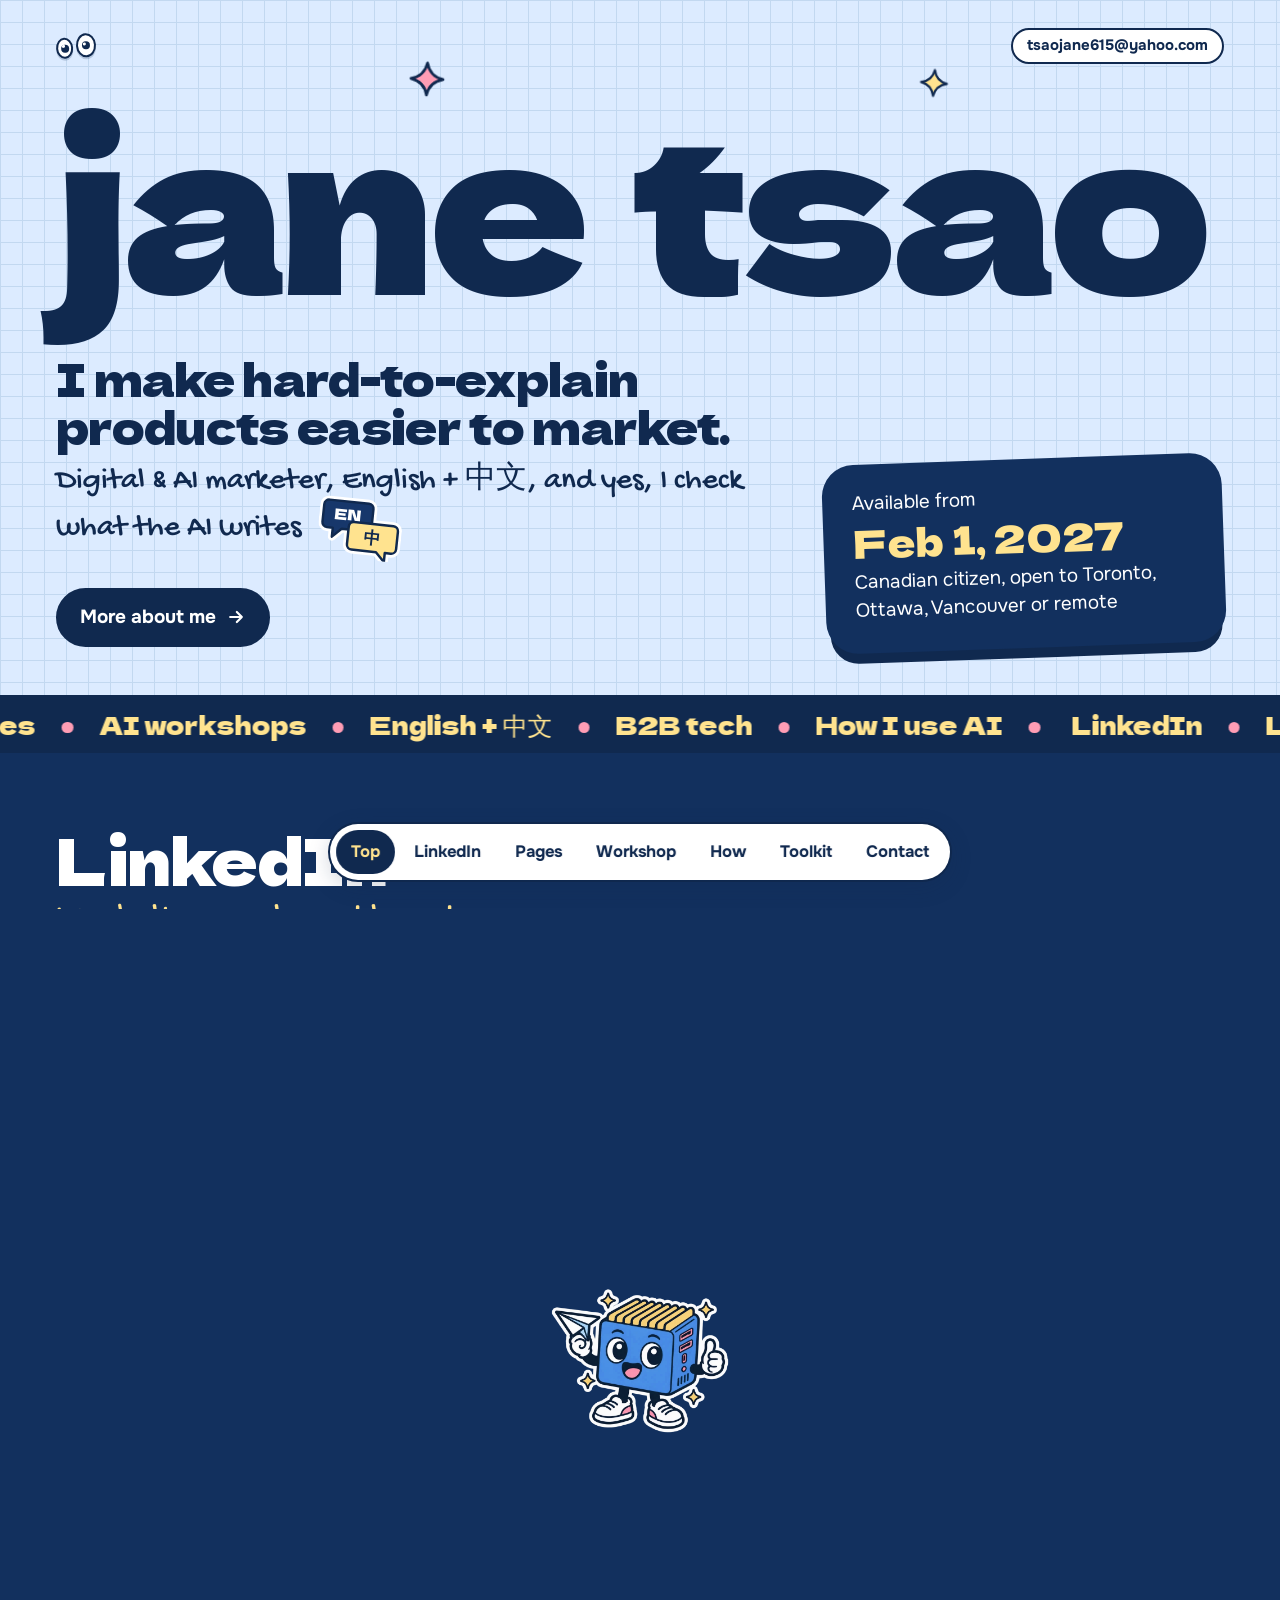
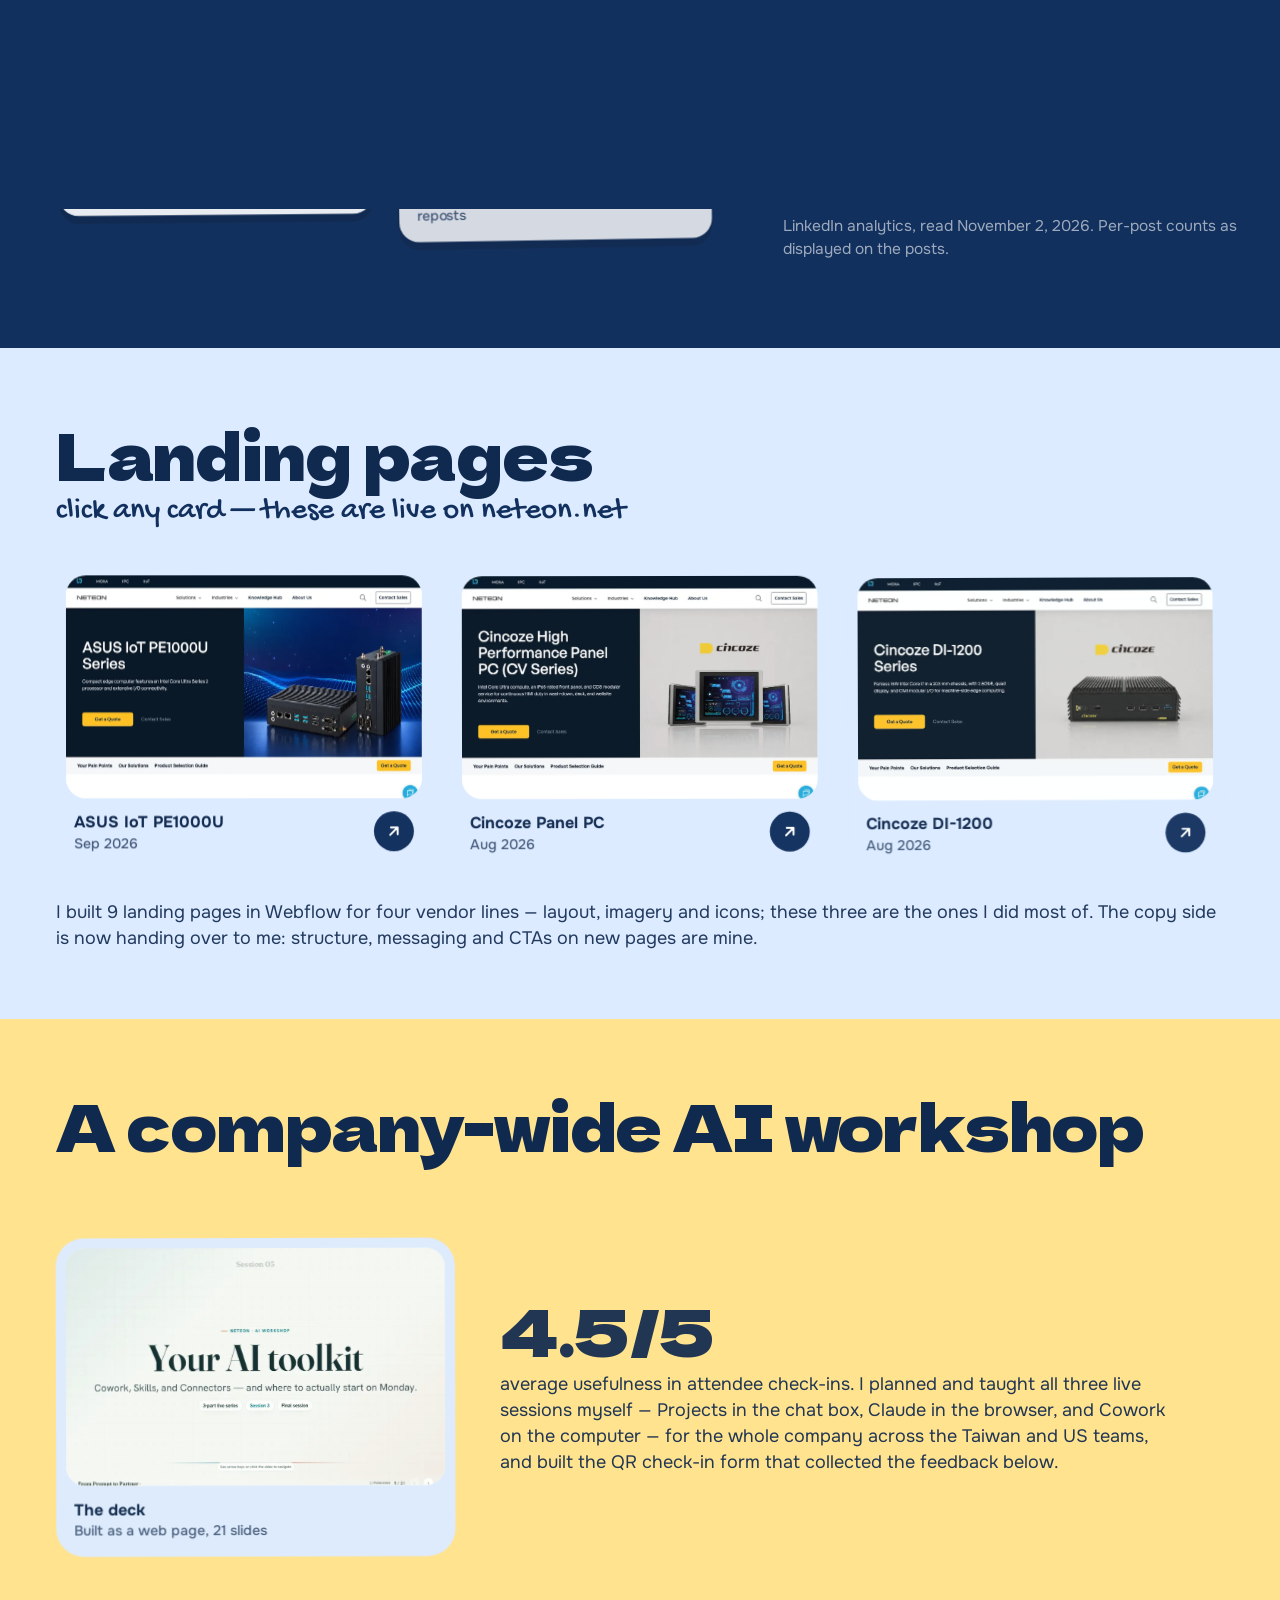
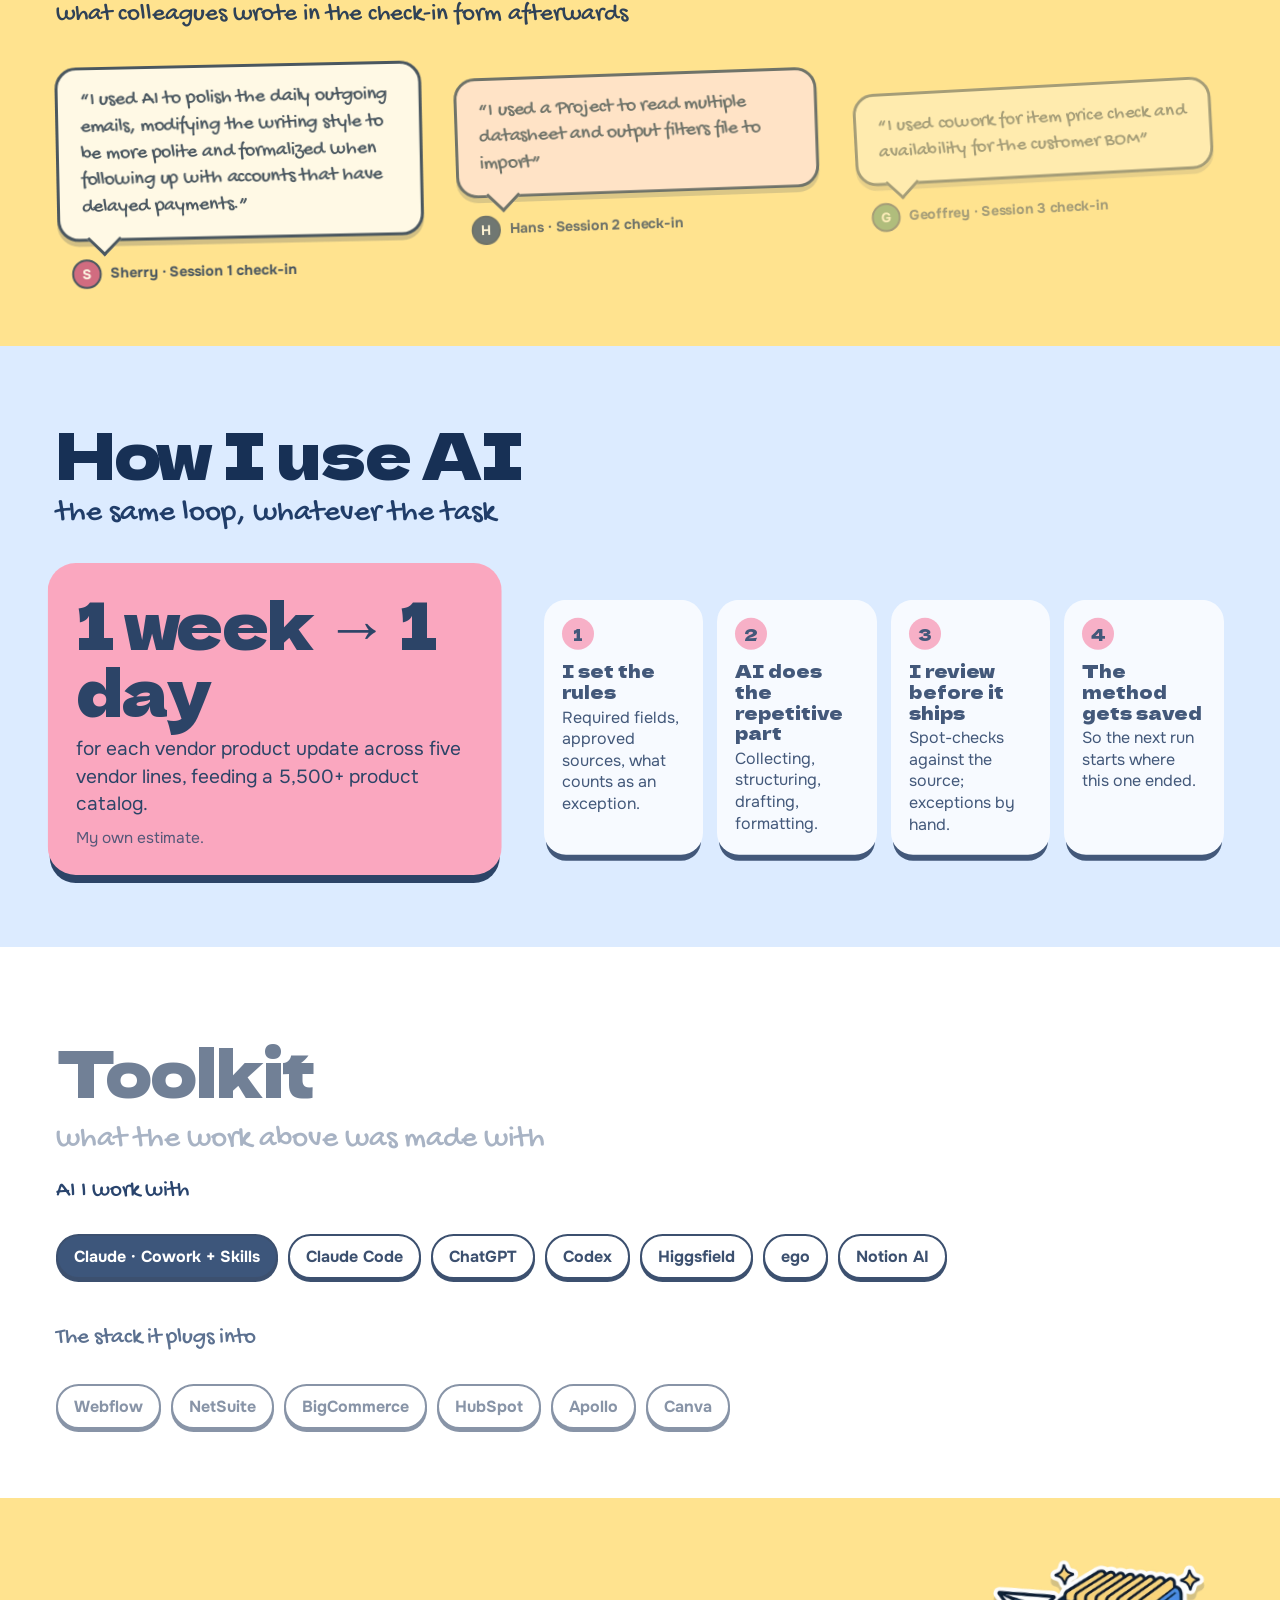
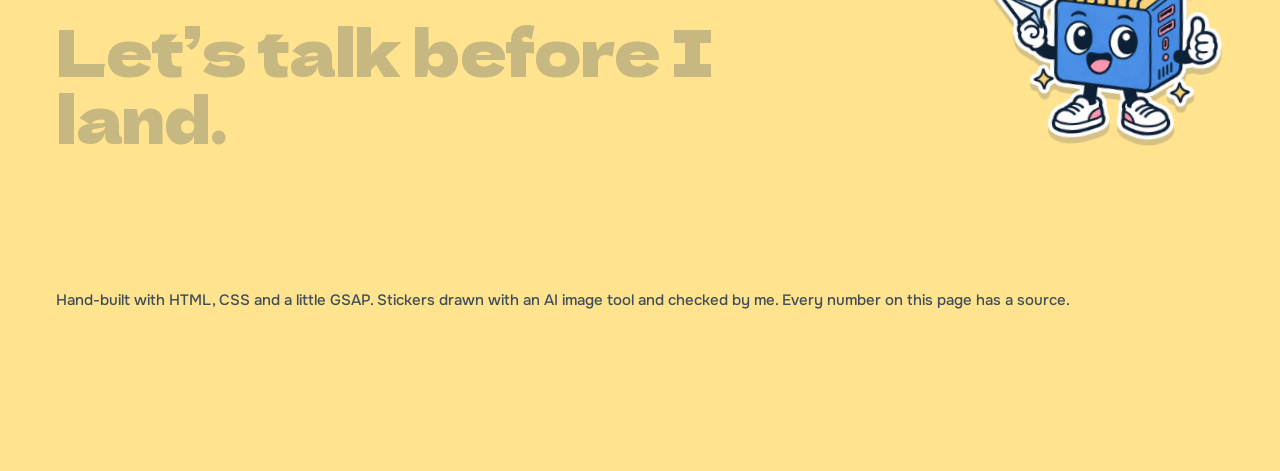
==== commit 35e46031: "LinkedIn page restructure (showcase→persona→loop), session-neutral workshop copy, check-in quote bub" ====
--- a/simple/index.html
+++ b/simple/index.html
@@ -15,21 +15,11 @@
 .band .h2{margin-bottom:4px}
 .band .sub{margin-bottom:30px}
 .covers .gallery{grid-template-columns:repeat(3,1fr)}
-.receipt-row{display:grid;grid-template-columns:minmax(0,660px) minmax(0,1fr);gap:48px;align-items:center;margin-top:26px}
-.achnum{margin:0 0 20px}
-.achnum b{display:block;font:400 clamp(40px,4.2vw,62px)/1 "Dela",sans-serif;letter-spacing:-.02em;margin-bottom:5px;font-variant-numeric:tabular-nums}
-.achnum p{margin:0;font-size:17px}
-.receipts-mini{display:grid;grid-template-columns:1fr 1fr;gap:20px;align-items:start}
-.receipts-mini a{display:block;background:#fff;border-radius:22px;padding:10px;text-decoration:none;color:var(--ink);box-shadow:0 8px 0 -2px var(--ink);transition:transform .25s var(--ease-pop)}
-.receipts-mini a:hover{transform:rotate(-1deg) translateY(-4px)}
-.receipts-mini img{display:block;width:100%;aspect-ratio:4/3;object-fit:cover;object-position:top;background:#fff;border-radius:14px}
-.receipts-mini .cap{display:block;font-weight:700;font-size:16px;padding:10px 8px 6px}
-.receipts-mini .cap small{display:block;font-weight:500;opacity:.75;font-size:14px;margin-top:2px}
 .statline{display:flex;flex-wrap:wrap;gap:10px;margin:26px 0 0;padding:0;list-style:none}
 .statline li{background:#fff;color:var(--ink);border:2.5px solid var(--ink);border-radius:999px;padding:12px 20px;font-weight:700;font-size:19px;box-shadow:0 4px 0 var(--ink)}
 .statline li em{font-style:normal;color:#C2457A;font-family:"Dela",sans-serif;font-weight:400;font-size:1.3em;vertical-align:-1px;margin-right:2px}
 .band.violet .statline li{box-shadow:0 3px 0 rgba(0,0,0,.35)}
-.wsgrid{display:grid;grid-template-columns:minmax(0,460px) 1fr;gap:40px;align-items:center}
+.wsgrid{display:grid;grid-template-columns:minmax(0,400px) 1fr;gap:40px;align-items:center}
 .wsgrid .shotcard{cursor:default}
 .bigstat{font:400 clamp(44px,5vw,76px)/1 "Dela",sans-serif;letter-spacing:-.02em;margin:0 0 10px}
 .loop4{display:grid;grid-template-columns:repeat(4,1fr);gap:14px;margin:26px 0 0;padding:0;list-style:none;counter-reset:f}
@@ -64,7 +54,7 @@
   <div class="under">
     <div>
       <h1>I make hard-to-explain products easier to market.</h1>
-      <p class="hand">B2B marketer, English + 中文, and yes, I check what the AI writes
+      <p class="hand">Digital &amp; AI marketer, English + 中文, and yes, I check what the AI writes
         <svg class="bubble" viewBox="0 0 170 124" aria-hidden="true">
           <g stroke="#fff" stroke-width="16" stroke-linejoin="round" fill="none">
             <path d="M18 10h80a10 10 0 0 1 10 10v36a10 10 0 0 1-10 10H48L30 84V66H18A10 10 0 0 1 8 56V20A10 10 0 0 1 18 10z"/>
@@ -165,11 +155,11 @@
   <div class="wsgrid">
     <figure class="shotcard" style="margin:0" data-reveal="tilt">
       <img src="../assets/lp/deck3.webp" alt="Opening slide of the Session 3 deck: Your AI toolkit" width="1000" height="625">
-      <figcaption class="cap"><span>Session 3 deck<small>Built as a web page, 21 slides — internal material, happy to walk through it in an interview</small></span></figcaption>
+      <figcaption class="cap"><span>The deck<small>Built as a web page, 21 slides</small></span></figcaption>
     </figure>
     <div data-reveal="right">
       <p class="bigstat">4.5/5</p>
-      <p class="prose">average usefulness in attendee check-ins. I planned and taught all three live sessions myself, for the whole company across the Taiwan and US teams, and built the QR check-in form that collected the feedback below.</p>
+      <p class="prose">average usefulness in attendee check-ins. I planned and taught all three live sessions myself — Projects in the chat box, Claude in the browser, and Cowork on the computer — for the whole company across the Taiwan and US teams, and built the QR check-in form that collected the feedback below.</p>
     </div>
   </div>
   <p class="hand" style="font-size:25px;color:var(--ink);margin:36px 0 0" data-reveal="up">what colleagues wrote in the check-in form afterwards</p>
@@ -187,7 +177,7 @@
     <div class="savecard" data-reveal="left">
       <p class="bigstat">1 week → 1 day</p>
       <p>for each vendor product update across five vendor lines, feeding a 5,500+ product catalog.</p>
-      <p class="fine" style="margin-top:10px">My own estimate — and I’ll show you how I check it.</p>
+      <p class="fine" style="margin-top:10px">My own estimate.</p>
     </div>
     <div>
       <ol class="loop4" data-reveal="up">
--- a/css/site.css
+++ b/css/site.css
@@ -191,7 +191,7 @@
 .sub-hero .kicker{display:inline-block;background:var(--ink);color:var(--lime);font-weight:700;font-size:15px;padding:7px 14px;border-radius:999px;margin:48px 0 18px;transform:rotate(-2deg)}
 .sub-hero h1{font:400 clamp(40px,6.4vw,96px)/1 "Dela",sans-serif;letter-spacing:-.03em;margin:0 0 18px;max-width:11em;position:relative;z-index:1}
 .sub-hero h1 .hl{background:linear-gradient(transparent 55%,var(--lime) 55%);padding:0 .08em}
-.sub-hero .lede{font-size:clamp(20px,1.7vw,24px);max-width:34em;margin:0 0 26px;position:relative;z-index:1}
+.sub-hero .lede{font-size:clamp(20px,1.7vw,24px);max-width:none;margin:0 0 26px;position:relative;z-index:1}
 .sub-hero .hand{font-size:clamp(24px,2.2vw,30px);color:var(--violet);margin:0 0 30px;position:relative;z-index:1}
 .sub-hero .side{position:absolute;right:var(--gutter);top:40px;width:clamp(110px,16vw,240px)}
 .facts{display:flex;flex-wrap:wrap;gap:10px;margin:0 0 8px;padding:0;list-style:none;position:relative;z-index:1}
@@ -248,12 +248,24 @@
 .list li a{font-weight:700}
 .list li .role{font-size:14px;background:var(--lime);padding:4px 10px;border-radius:999px;white-space:nowrap;font-weight:700}
 
+/* ---------- receipts + achievement numbers ---------- */
+.receipt-row{display:grid;grid-template-columns:minmax(0,660px) minmax(0,1fr);gap:48px;align-items:center;margin-top:26px}
+.achnum{margin:0 0 20px}
+.achnum b{display:block;font:400 clamp(40px,4.2vw,62px)/1 "Dela",sans-serif;letter-spacing:-.02em;margin-bottom:5px;font-variant-numeric:tabular-nums}
+.achnum p{margin:0;font-size:17px}
+.receipts-mini{display:grid;grid-template-columns:1fr 1fr;gap:20px;align-items:start}
+.receipts-mini a{display:block;background:#fff;border:2.5px solid var(--ink);border-radius:22px;padding:10px;text-decoration:none;color:var(--ink);box-shadow:0 8px 0 -2px var(--ink);transition:transform .25s var(--ease-pop)}
+.receipts-mini a:hover{transform:rotate(-1deg) translateY(-4px)}
+.receipts-mini img{display:block;width:100%;aspect-ratio:4/3;object-fit:cover;object-position:top;background:#fff;border-radius:14px}
+.receipts-mini .cap{display:block;font-weight:700;font-size:16px;padding:10px 8px 6px}
+.receipts-mini .cap small{display:block;font-weight:500;opacity:.75;font-size:14px;margin-top:2px}
+
 /* ---------- check-in quotes ---------- */
 .quotes{display:grid;grid-template-columns:repeat(3,1fr);gap:26px;margin-top:22px;align-items:start}
 .qnote{margin:0}
 .qnote .bub{position:relative;background:#fff;border:3px solid var(--ink);border-radius:22px;padding:18px 22px;font-family:"Gochi","Onest",cursive;font-size:20px;line-height:1.35;box-shadow:0 5px 0 rgba(16,41,79,.25)}
 .qnote .bub::after{content:"";position:absolute;left:32px;bottom:-13px;width:22px;height:22px;background:#fff;border-right:3px solid var(--ink);border-bottom:3px solid var(--ink);transform:rotate(45deg)}
-.qnote.q2 .bub{background:var(--paper)}.qnote.q2 .bub::after{background:var(--paper)}
+.qnote.q2 .bub{background:#FFE3EA}.qnote.q2 .bub::after{background:#FFE3EA}
 .qnote.q3 .bub{background:#FFF7E0}.qnote.q3 .bub::after{background:#FFF7E0}
 .qnote .bub p{margin:0}
 .qnote .by{display:flex;align-items:center;gap:9px;font-family:"Onest",sans-serif;font-size:14.5px;font-weight:700;margin-top:18px;padding-left:14px}
@@ -321,6 +333,7 @@
   .band{padding:52px 16px}
   .next{padding:36px 16px}
   .sticker.hide-sm,.spark.hide-sm,.squig.hide-sm{display:none}
+  .receipt-row,.receipts-mini{grid-template-columns:1fr}
 }
 @media (max-width:420px){.flow{grid-template-columns:1fr}}
 
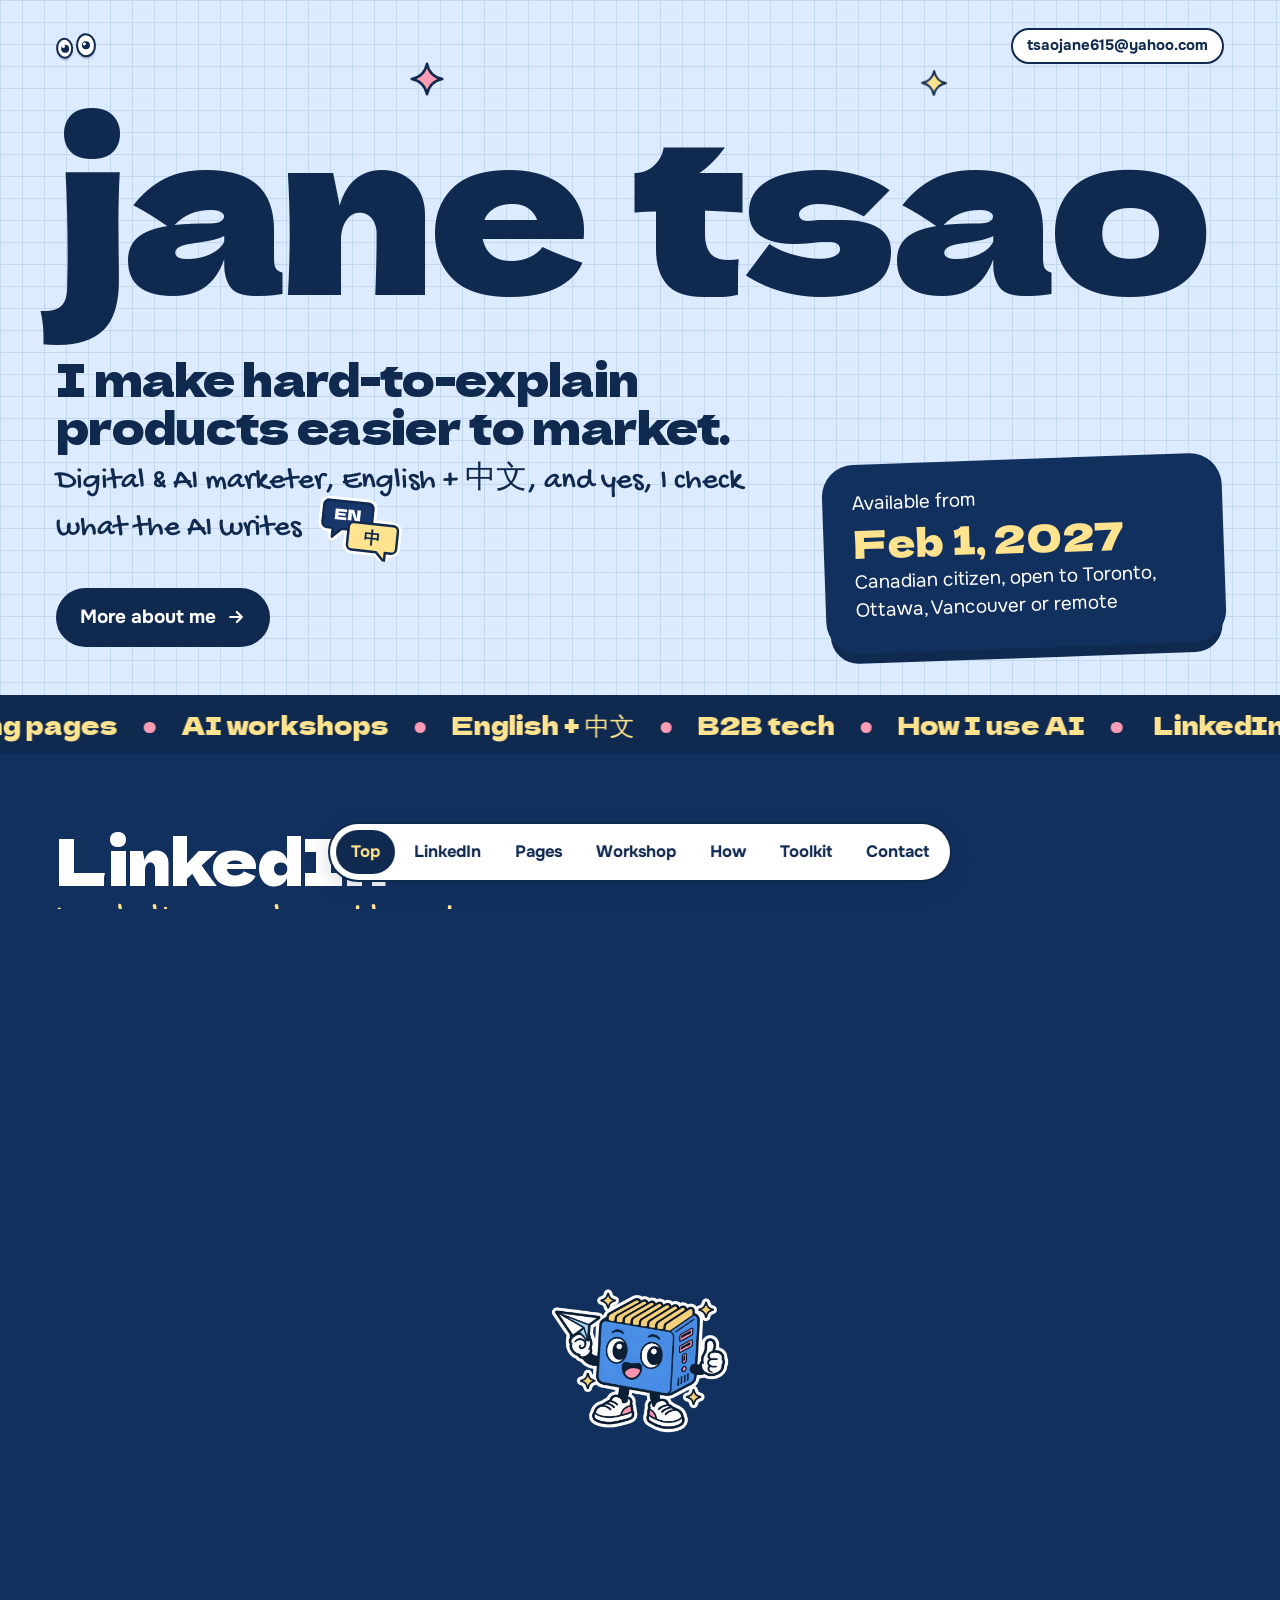
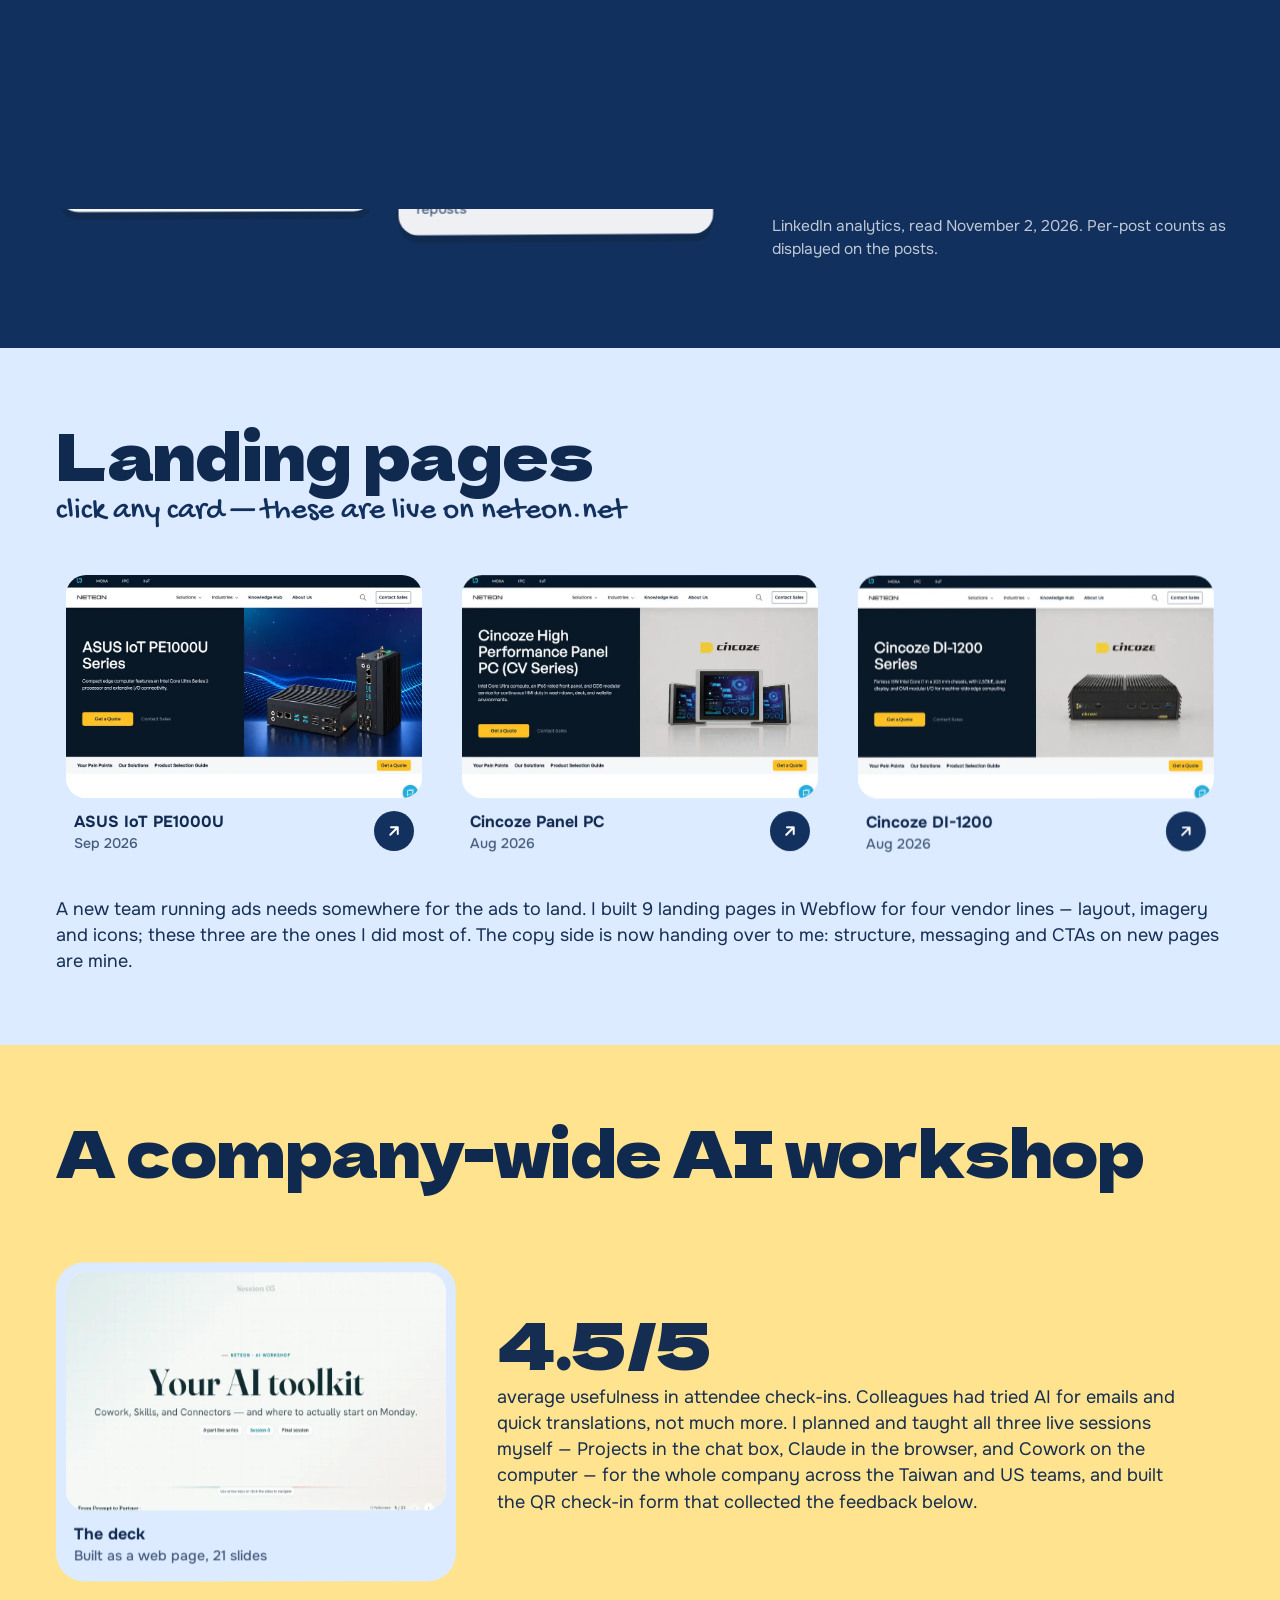
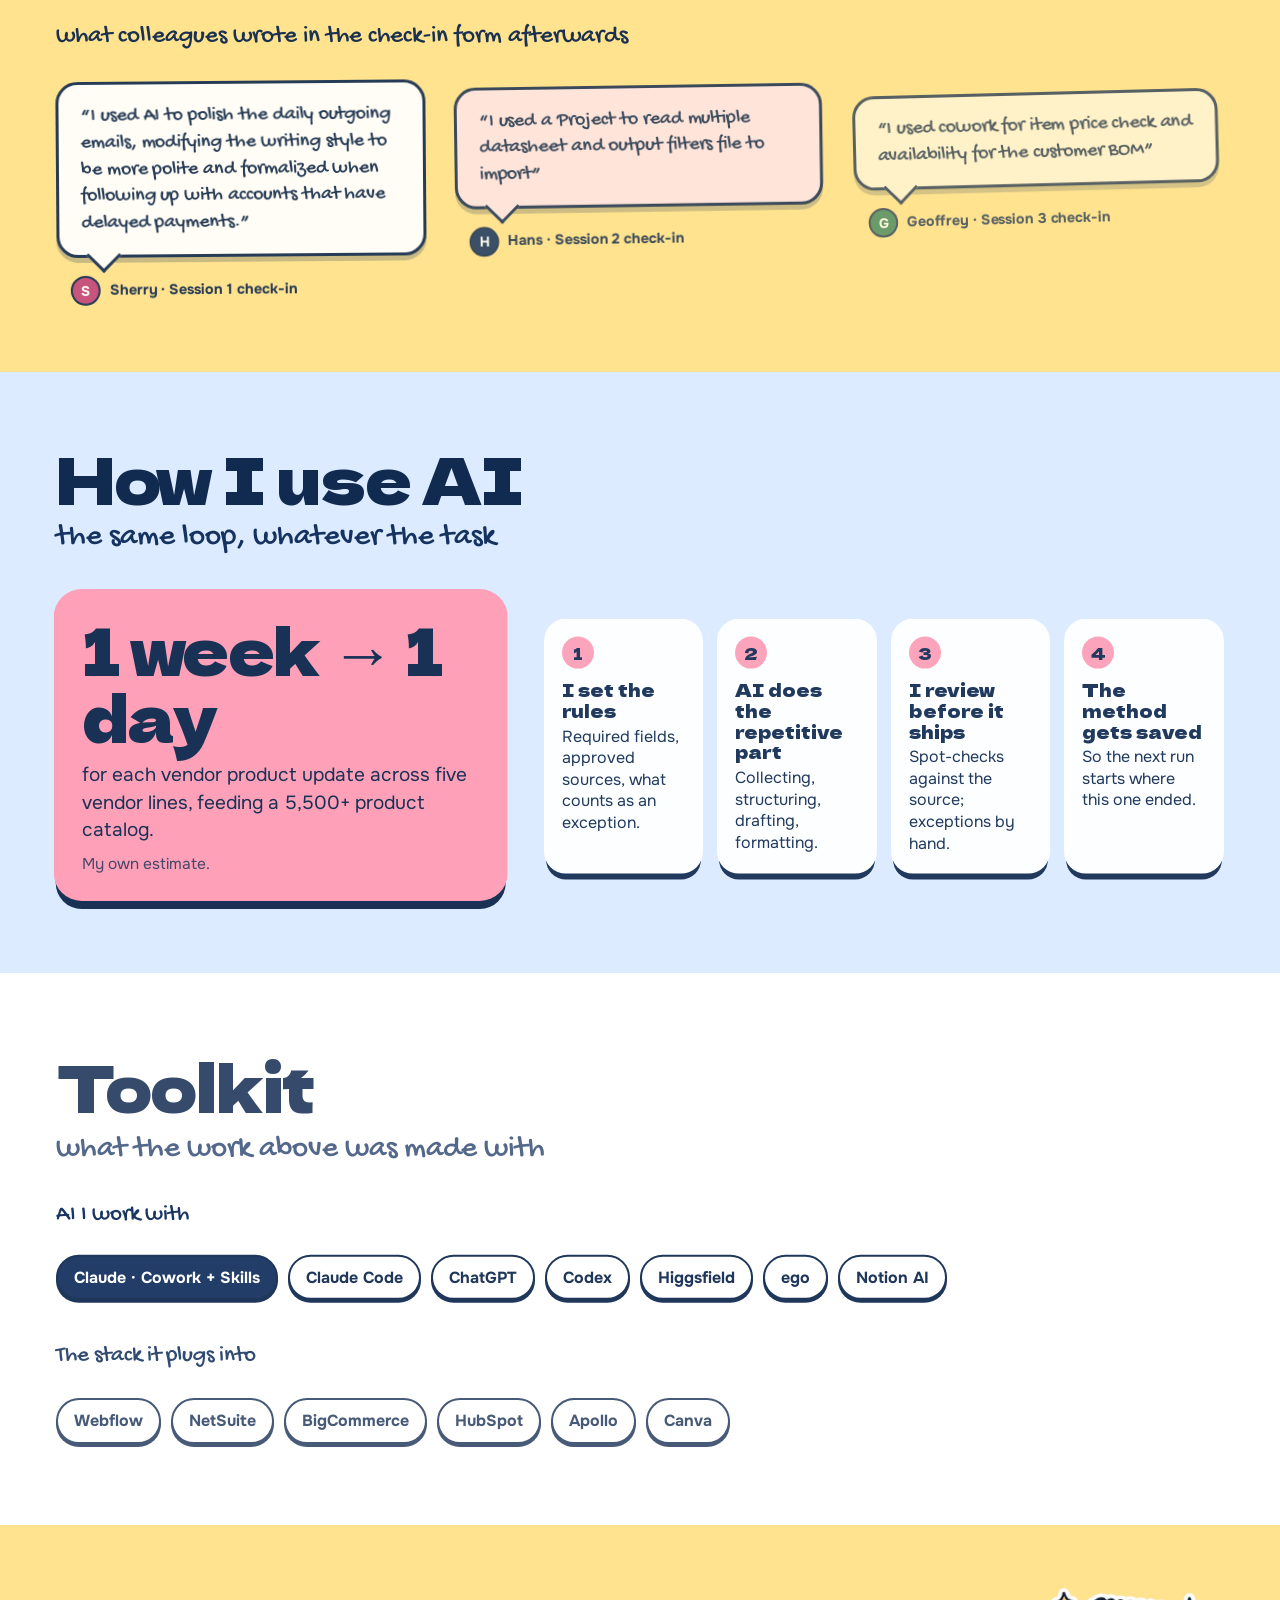
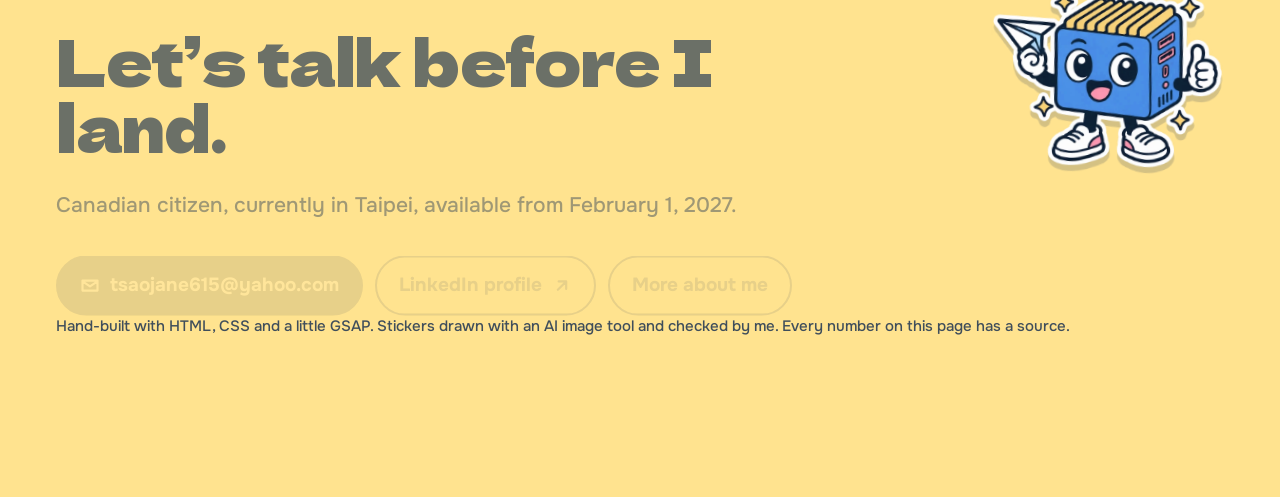
==== commit 924a97ea: "Short challenge openers on the one-pagers (EN + zh); re-subset Huninn font Co-Authored-By: Claude Fa" ====
--- a/simple/index.html
+++ b/simple/index.html
@@ -92,7 +92,7 @@
 <section class="band violet covers" id="linkedin">
   <h2 class="h2" data-reveal="up">LinkedIn</h2>
   <p class="hand sub" data-reveal="up">I run both accounts, end to end</p>
-  <p class="prose" style="margin:0 0 26px;max-width:none" data-reveal="up">I own the company’s industrial-computing showcase page — research, copy, covers, scheduling, and a read-back check after every post. These three covers are mine.</p>
+  <p class="prose" style="margin:0 0 26px;max-width:none" data-reveal="up">The industrial-computing team was brand new and its page had almost no followers. I own the company’s showcase page — research, copy, covers, scheduling, and a read-back check after every post. These three covers are mine.</p>
   <div class="gallery">
     <a class="shotcard" href="https://www.linkedin.com/showcase/neteon-ipc" rel="noopener" data-reveal="tilt">
       <img src="../assets/cover-moxa.webp" alt="Post cover: Local Energy Management for Cabinet BESS, Moxa BXP-A101 in front of battery storage cabinets" width="1200" height="675">
@@ -146,7 +146,7 @@
       <span class="cap"><span>Cincoze DI-1200<small>Aug 2026</small></span><span class="go"><svg viewBox="0 0 24 24" aria-hidden="true"><path d="M7 17 17 7M8 7h9v9"/></svg></span></span>
     </a>
   </div>
-  <p class="prose" style="margin:26px 0 0;max-width:none" data-reveal="up">I built 9 landing pages in Webflow for four vendor lines — layout, imagery and icons; these three are the ones I did most of. The copy side is now handing over to me: structure, messaging and CTAs on new pages are mine.</p>
+  <p class="prose" style="margin:26px 0 0;max-width:none" data-reveal="up">A new team running ads needs somewhere for the ads to land. I built 9 landing pages in Webflow for four vendor lines — layout, imagery and icons; these three are the ones I did most of. The copy side is now handing over to me: structure, messaging and CTAs on new pages are mine.</p>
 </section>
 
 <section class="band lime" id="workshop">
@@ -159,7 +159,7 @@
     </figure>
     <div data-reveal="right">
       <p class="bigstat">4.5/5</p>
-      <p class="prose">average usefulness in attendee check-ins. I planned and taught all three live sessions myself — Projects in the chat box, Claude in the browser, and Cowork on the computer — for the whole company across the Taiwan and US teams, and built the QR check-in form that collected the feedback below.</p>
+      <p class="prose">average usefulness in attendee check-ins. Colleagues had tried AI for emails and quick translations, not much more. I planned and taught all three live sessions myself — Projects in the chat box, Claude in the browser, and Cowork on the computer — for the whole company across the Taiwan and US teams, and built the QR check-in form that collected the feedback below.</p>
     </div>
   </div>
   <p class="hand" style="font-size:25px;color:var(--ink);margin:36px 0 0" data-reveal="up">what colleagues wrote in the check-in form afterwards</p>
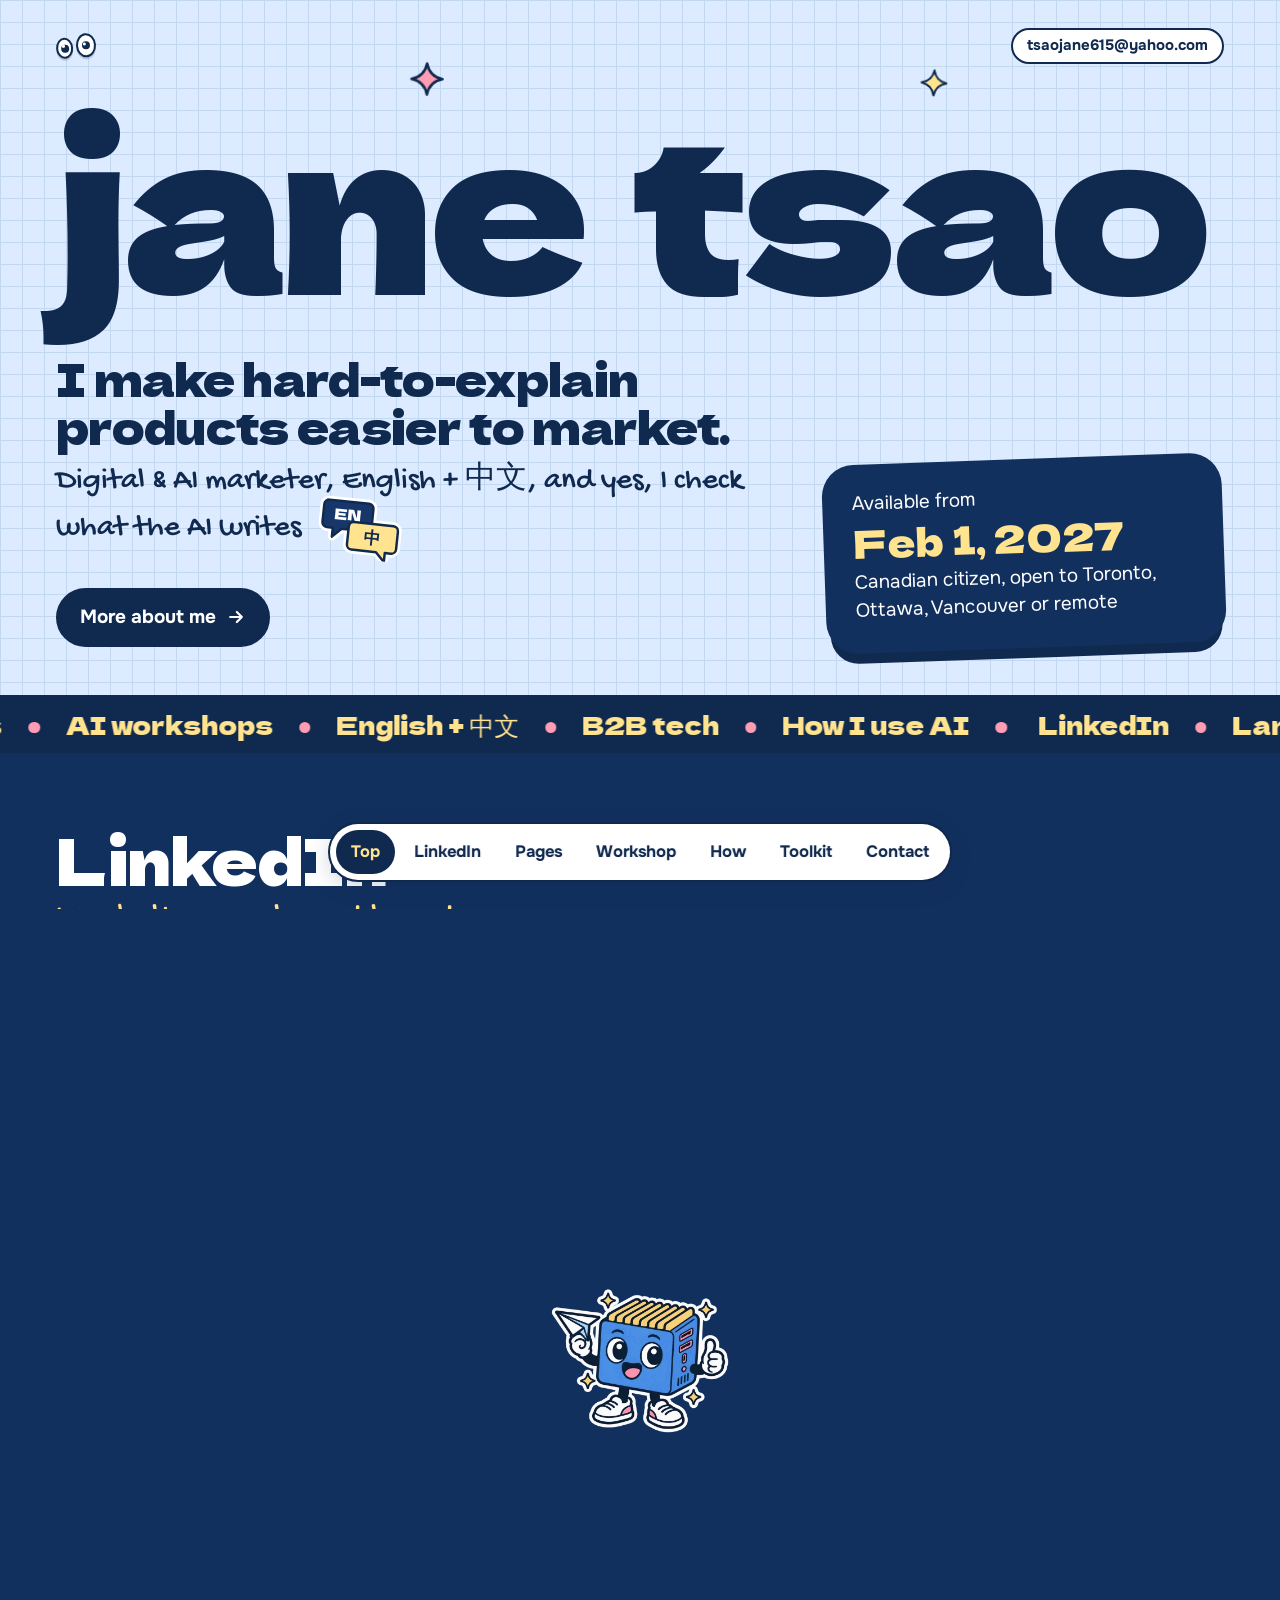
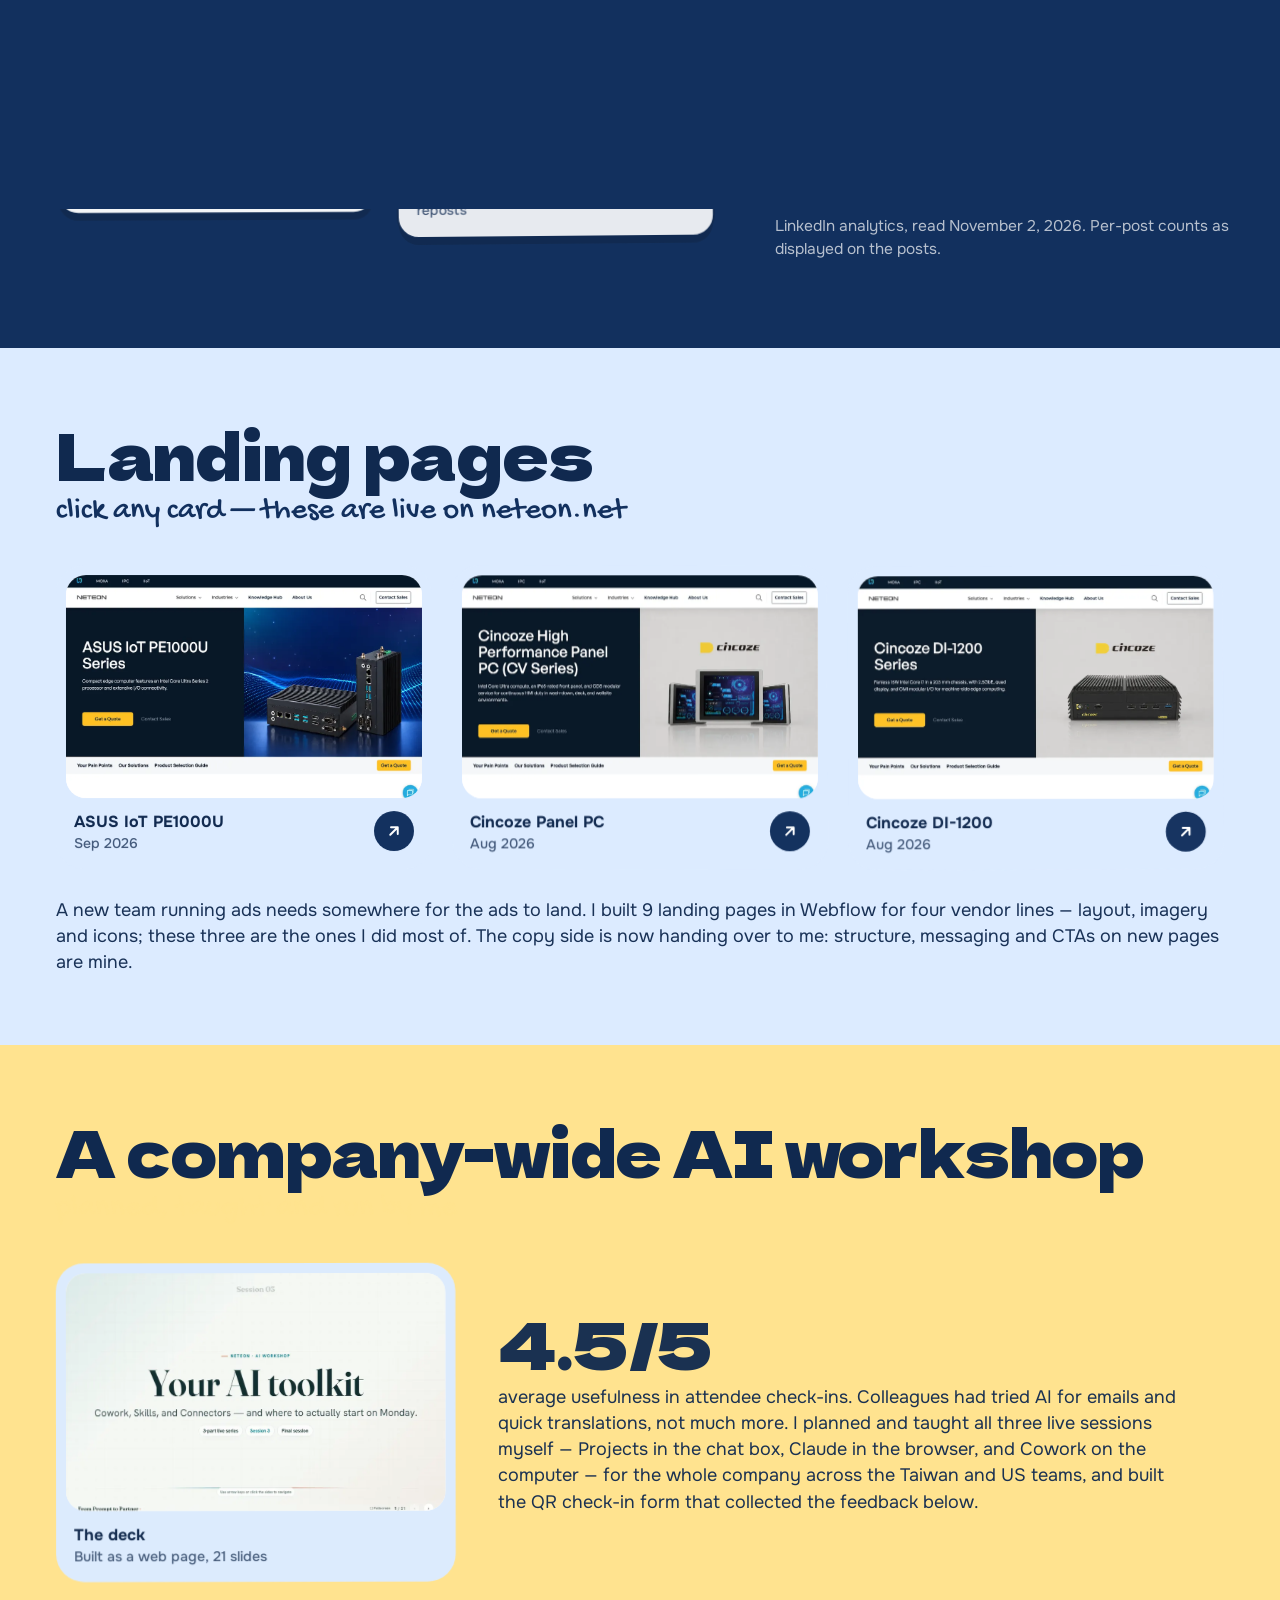
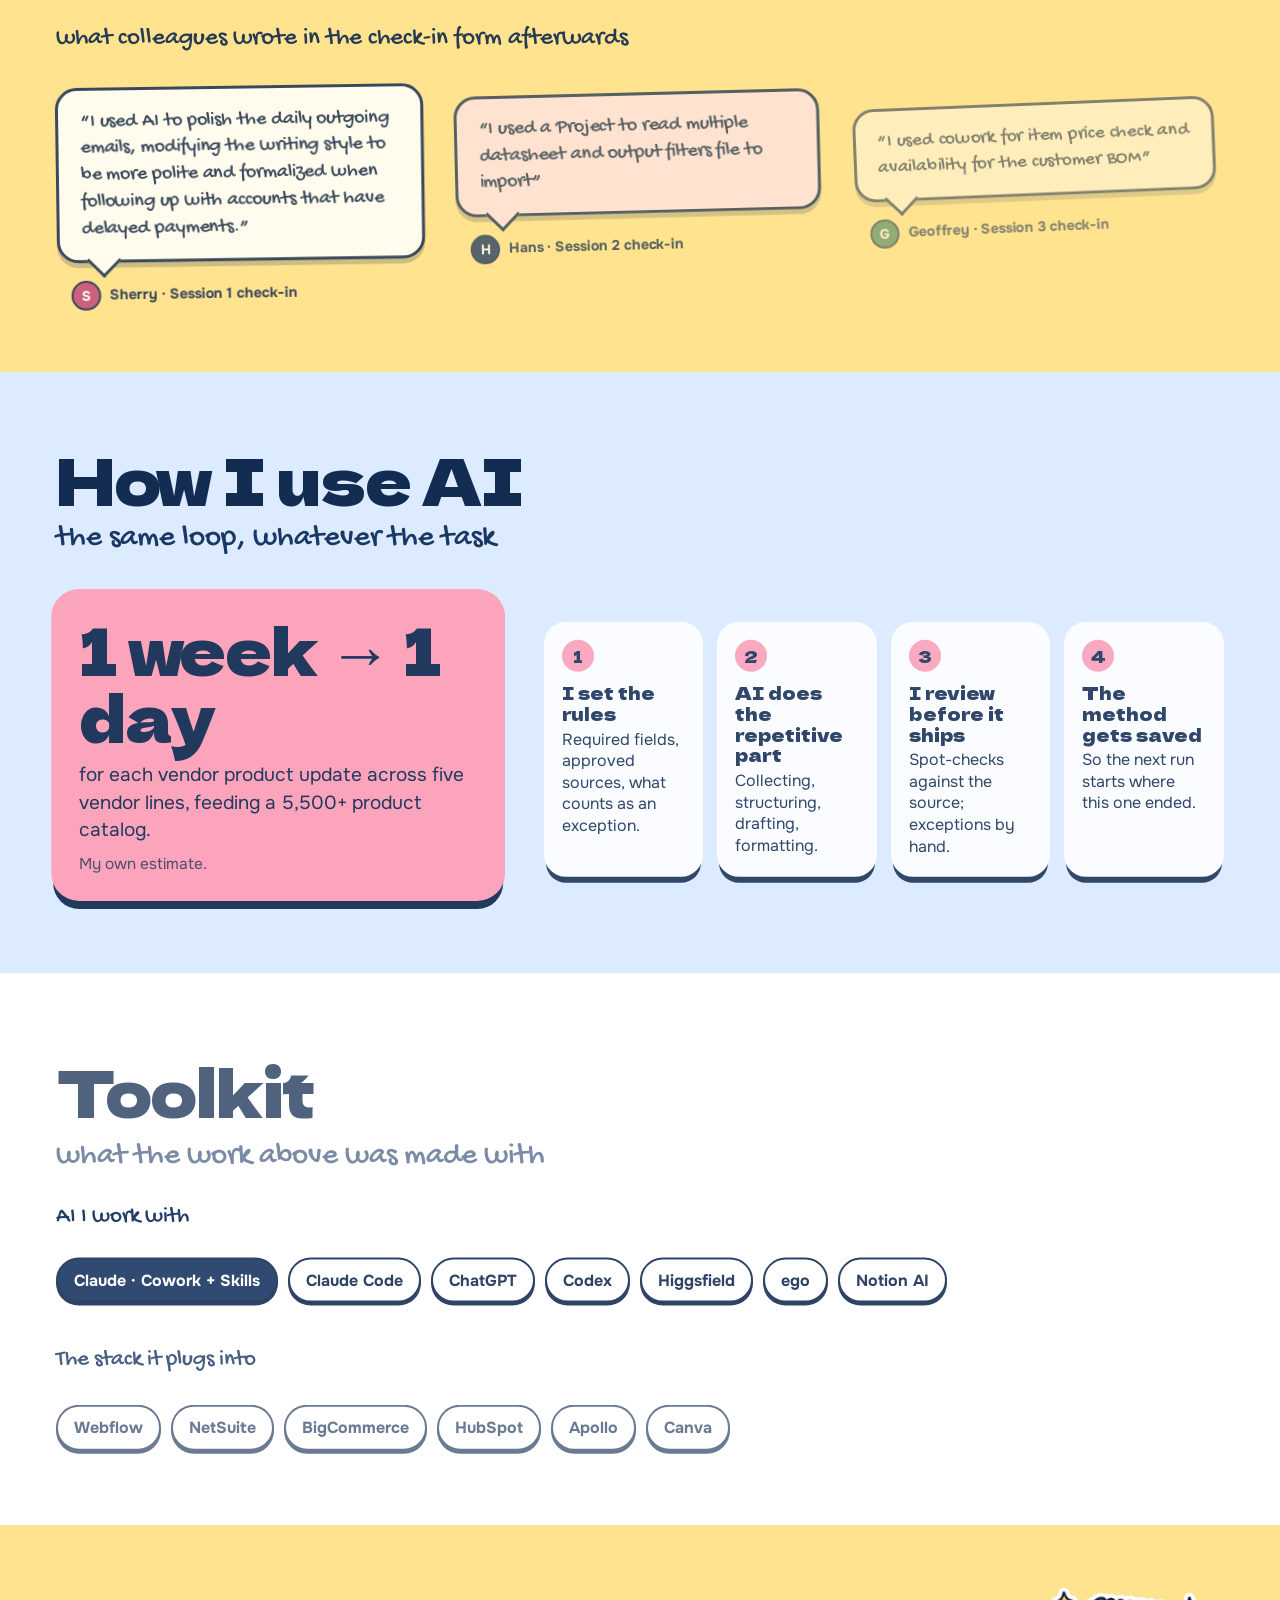
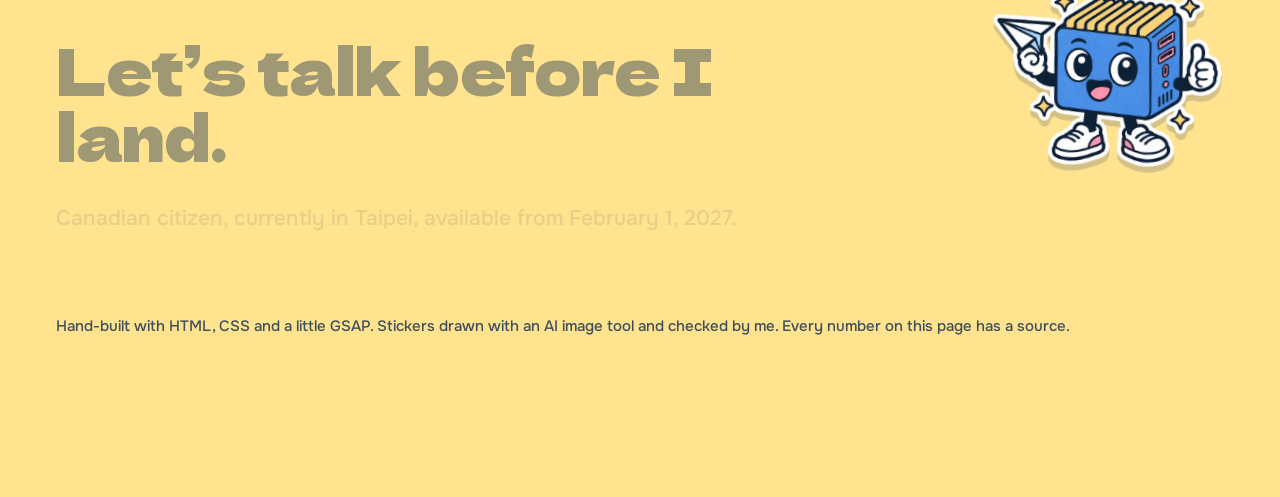
==== commit 7cda5bf7: "tw copy trims, mobile nav fits one row, footer sticker fix - tw: drop estimate fine print, shorten h" ====
--- a/simple/index.html
+++ b/simple/index.html
@@ -37,6 +37,8 @@
   .covers .gallery{grid-template-columns:1fr}
   .receipts-mini,.wsgrid,.howgrid,.receipt-row{grid-template-columns:1fr}
   .loop4{grid-template-columns:1fr 1fr}
+  footer .plane{width:88px!important;top:14px!important;right:14px!important}
+  footer .h2{padding-right:92px}
 }
 </style>
 </head>
--- a/css/site.css
+++ b/css/site.css
@@ -322,7 +322,7 @@
   .note{margin-top:30px}
   .nums{padding:0 16px 64px;grid-template-columns:1fr;gap:14px}
   footer{padding-top:56px;padding-bottom:130px}
-  .pill{font-size:14.5px;bottom:12px;padding:5px}.pill a{padding:9px 10px}
+  .pill{font-size:12.5px;bottom:12px;padding:4px;gap:2px;flex-wrap:wrap;justify-content:center;border-radius:24px;width:max-content;max-width:calc(100vw - 16px)}.pill a{padding:7px 7px}.pill a[href="#top"]{display:none}
   .sub-hero .side{position:relative;right:auto;top:auto;width:130px;margin:20px 0 0 auto}
   .sub-hero .kicker{margin-top:26px}
   .two,.canada{grid-template-columns:1fr}
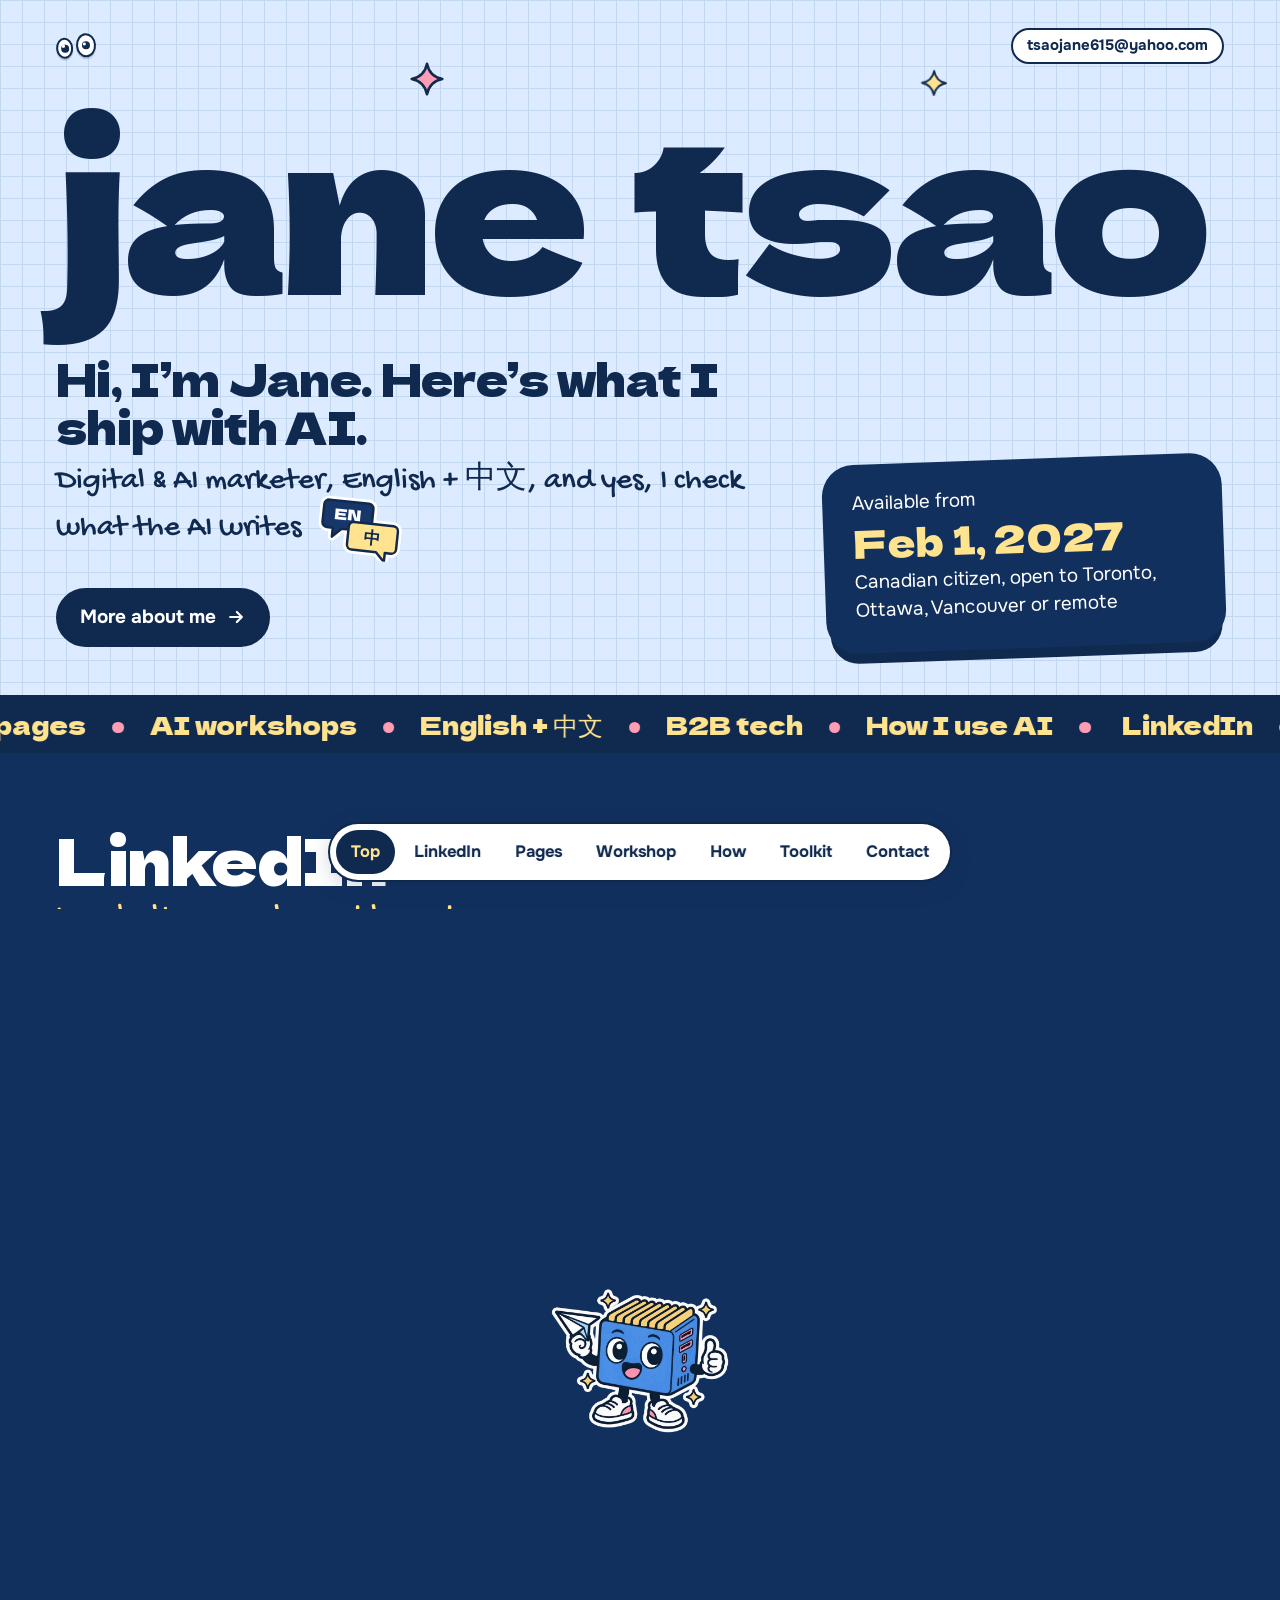
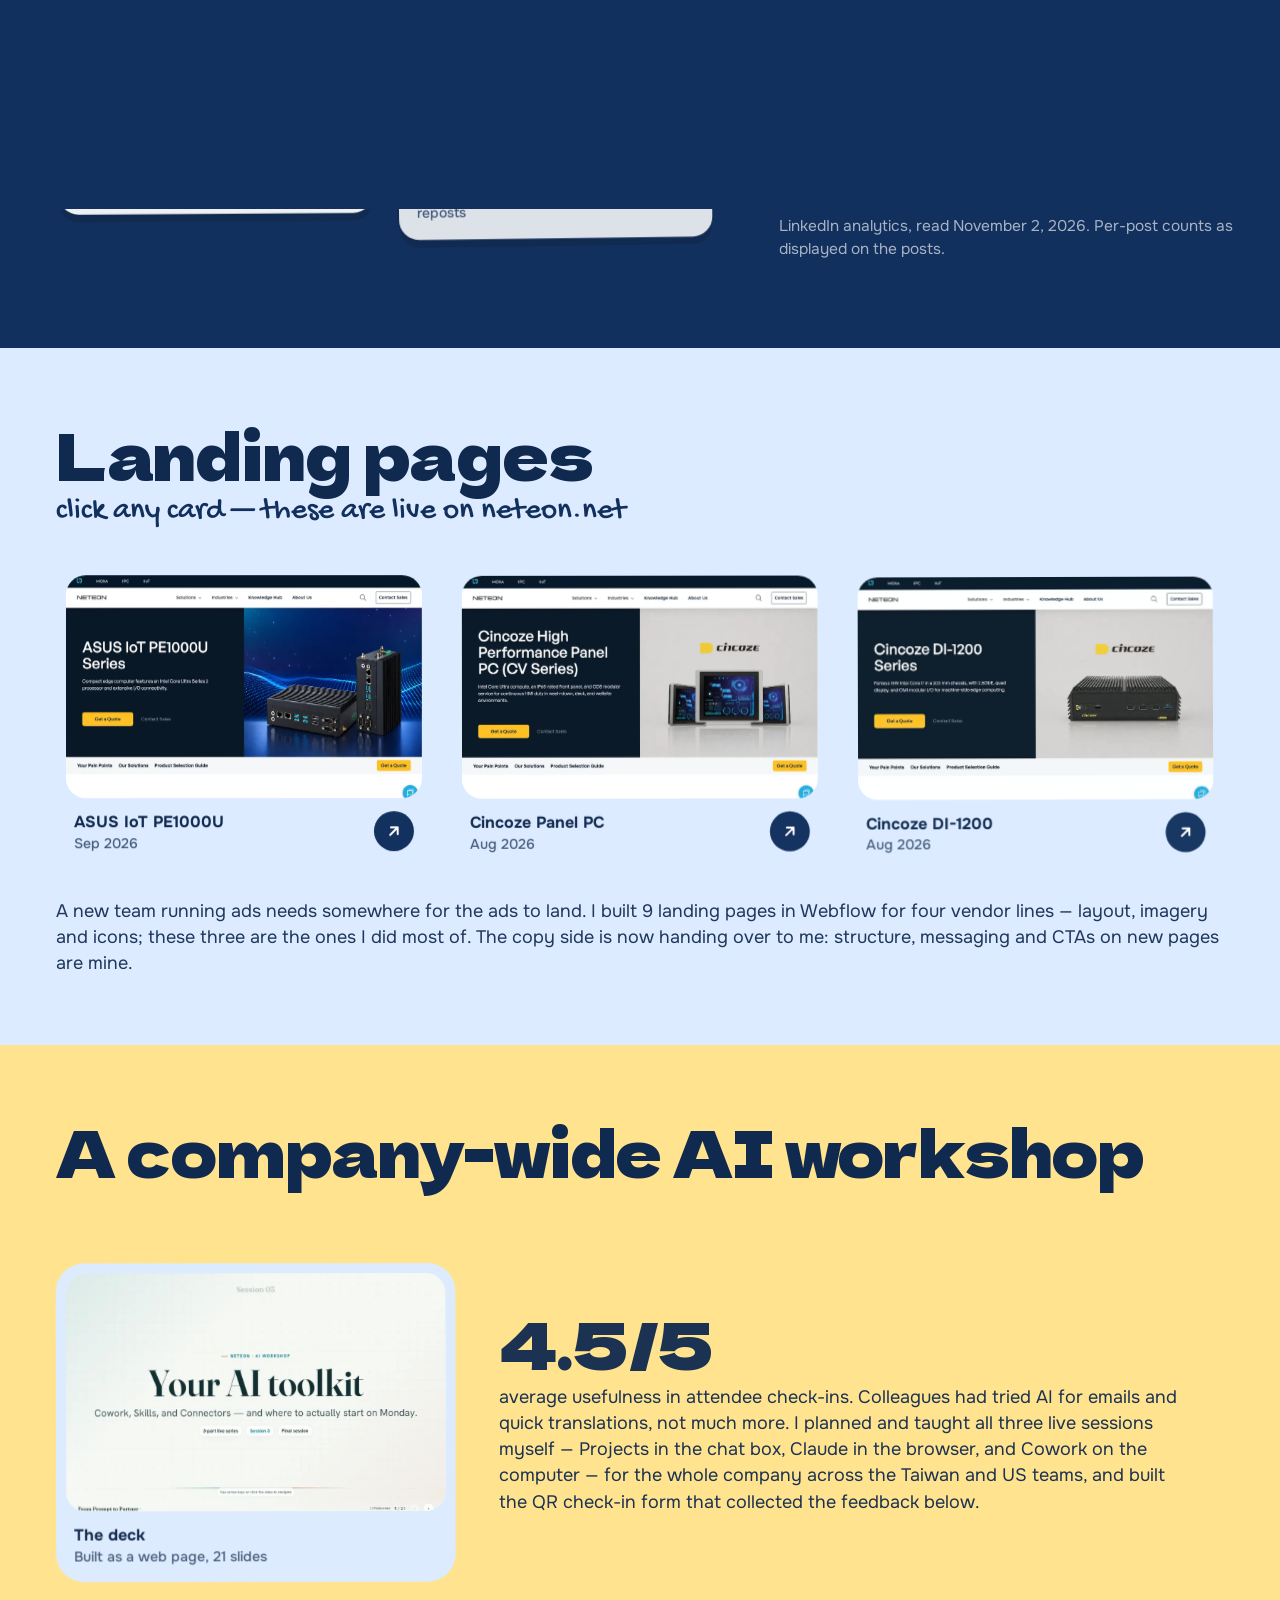
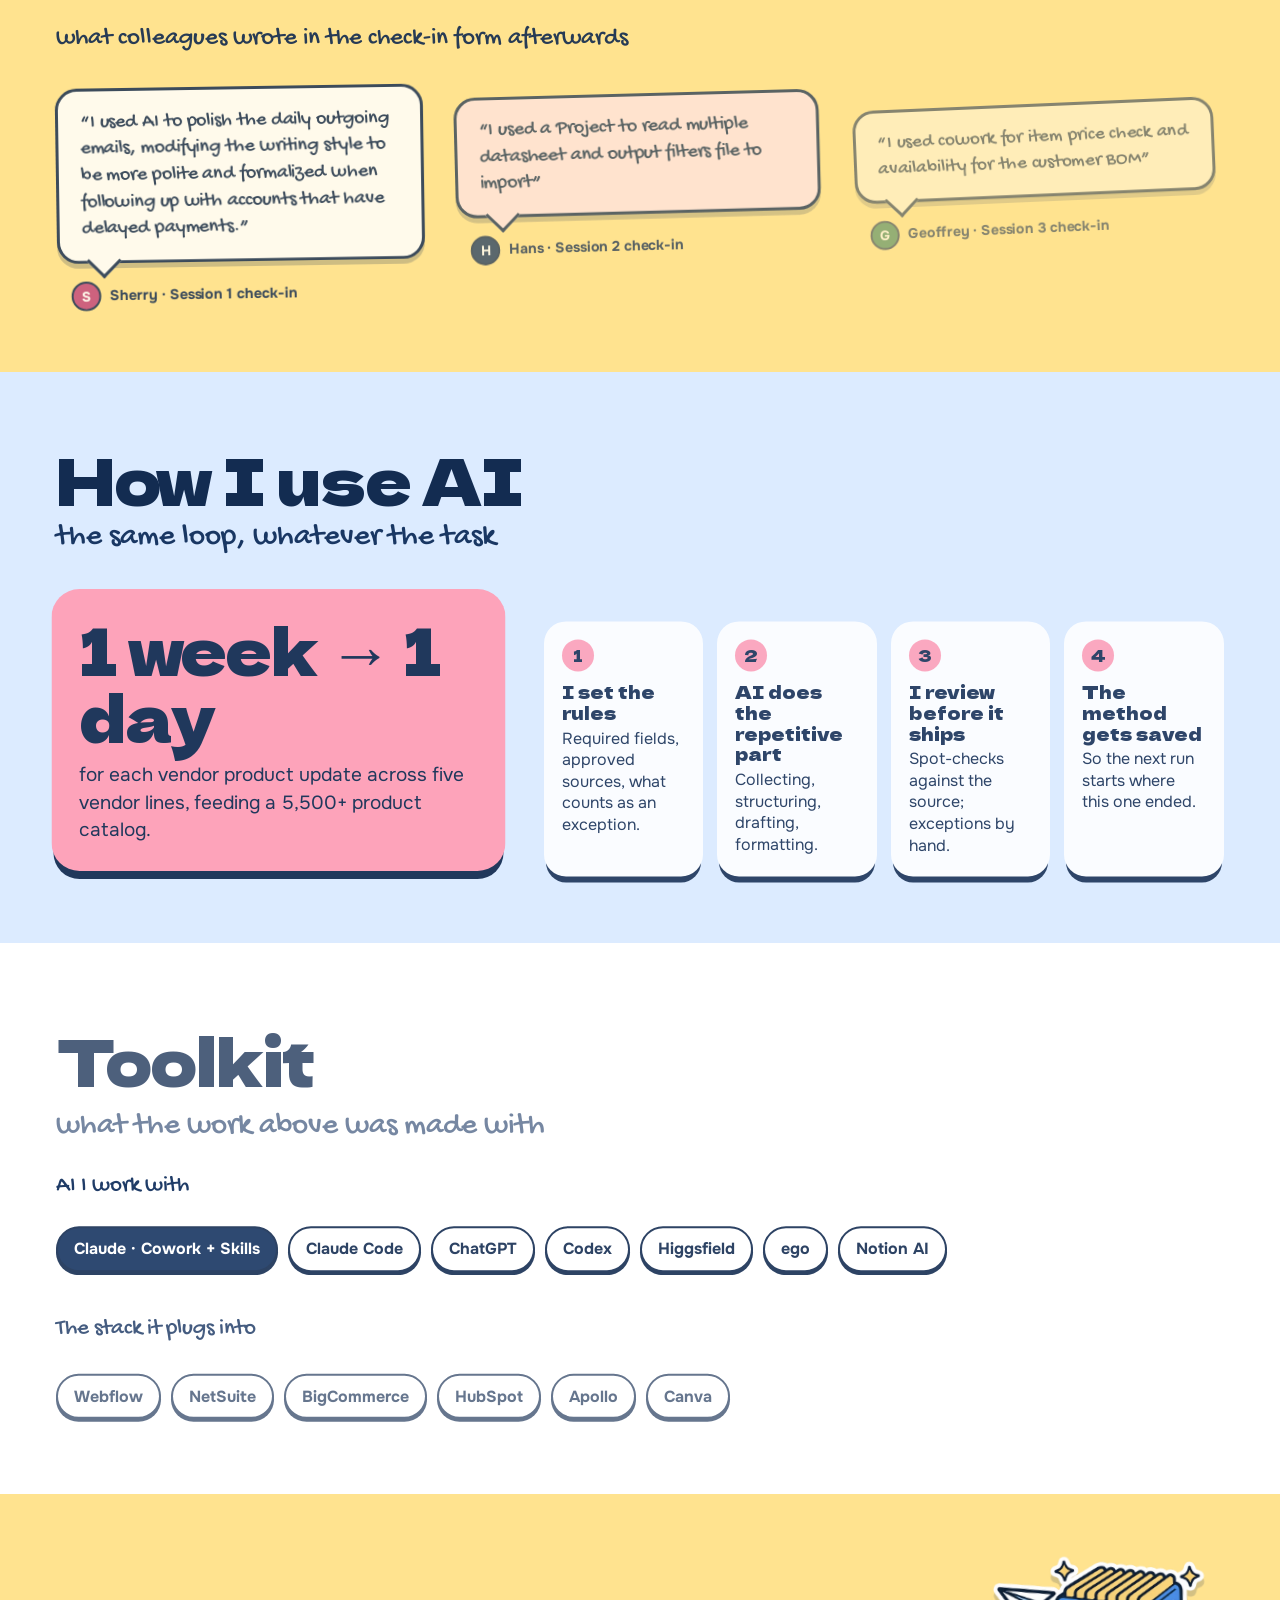
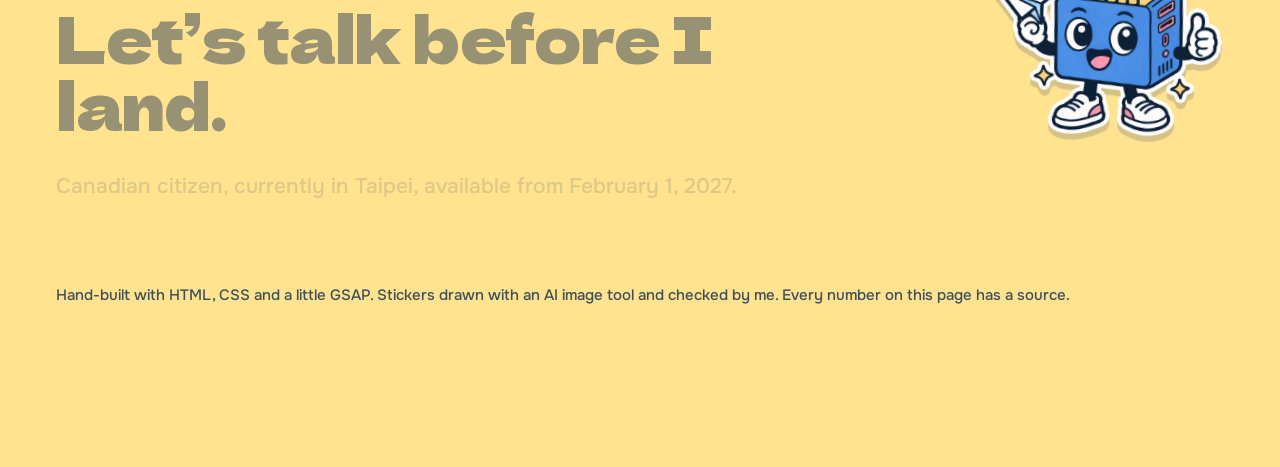
==== commit c0d16442: "EN hero: Hi, I'm Jane. Here's what I ship with AI; drop simple estimate note Co-Authored-By: Claude " ====
--- a/simple/index.html
+++ b/simple/index.html
@@ -55,7 +55,7 @@
   <div class="name" role="img" aria-label="Jane Tsao">jane tsao</div>
   <div class="under">
     <div>
-      <h1>I make hard-to-explain products easier to market.</h1>
+      <h1>Hi, I’m Jane. Here’s what I ship with AI.</h1>
       <p class="hand">Digital &amp; AI marketer, English + 中文, and yes, I check what the AI writes
         <svg class="bubble" viewBox="0 0 170 124" aria-hidden="true">
           <g stroke="#fff" stroke-width="16" stroke-linejoin="round" fill="none">
@@ -179,7 +179,6 @@
     <div class="savecard" data-reveal="left">
       <p class="bigstat">1 week → 1 day</p>
       <p>for each vendor product update across five vendor lines, feeding a 5,500+ product catalog.</p>
-      <p class="fine" style="margin-top:10px">My own estimate.</p>
     </div>
     <div>
       <ol class="loop4" data-reveal="up">
